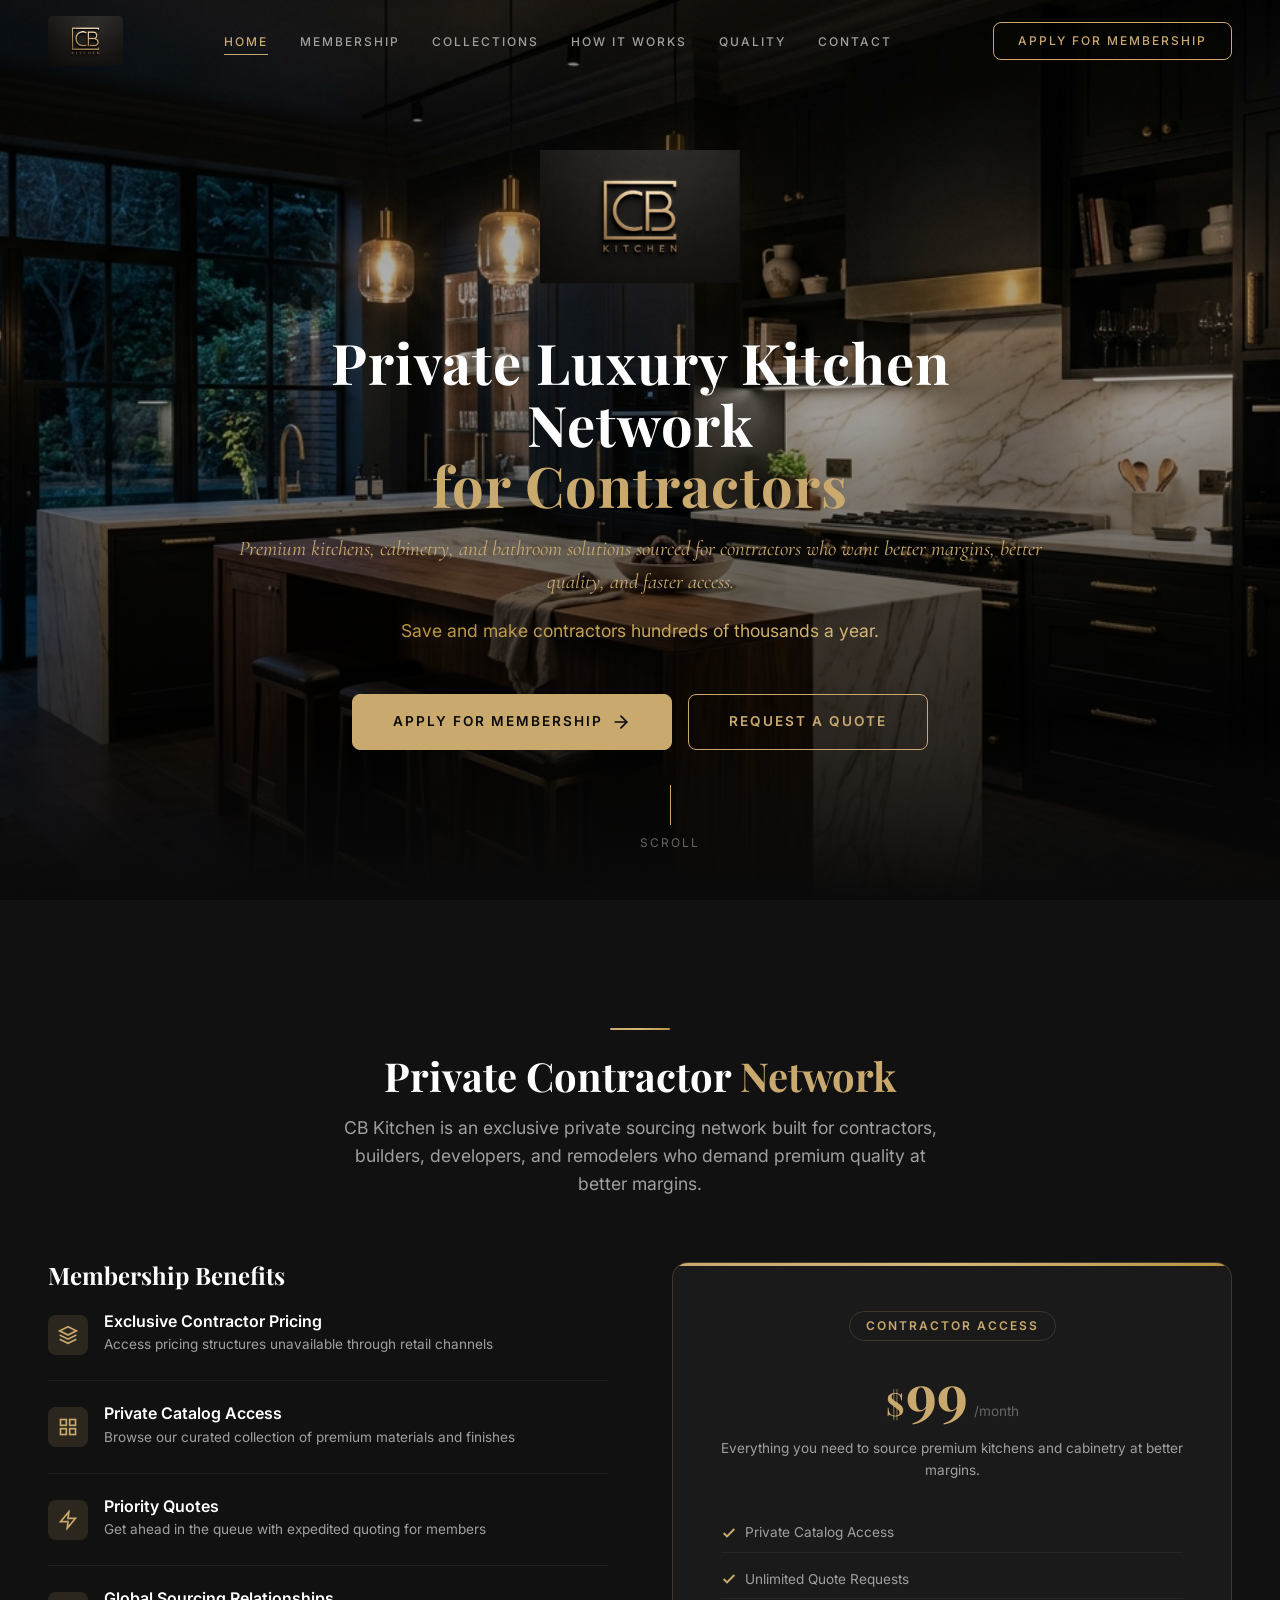
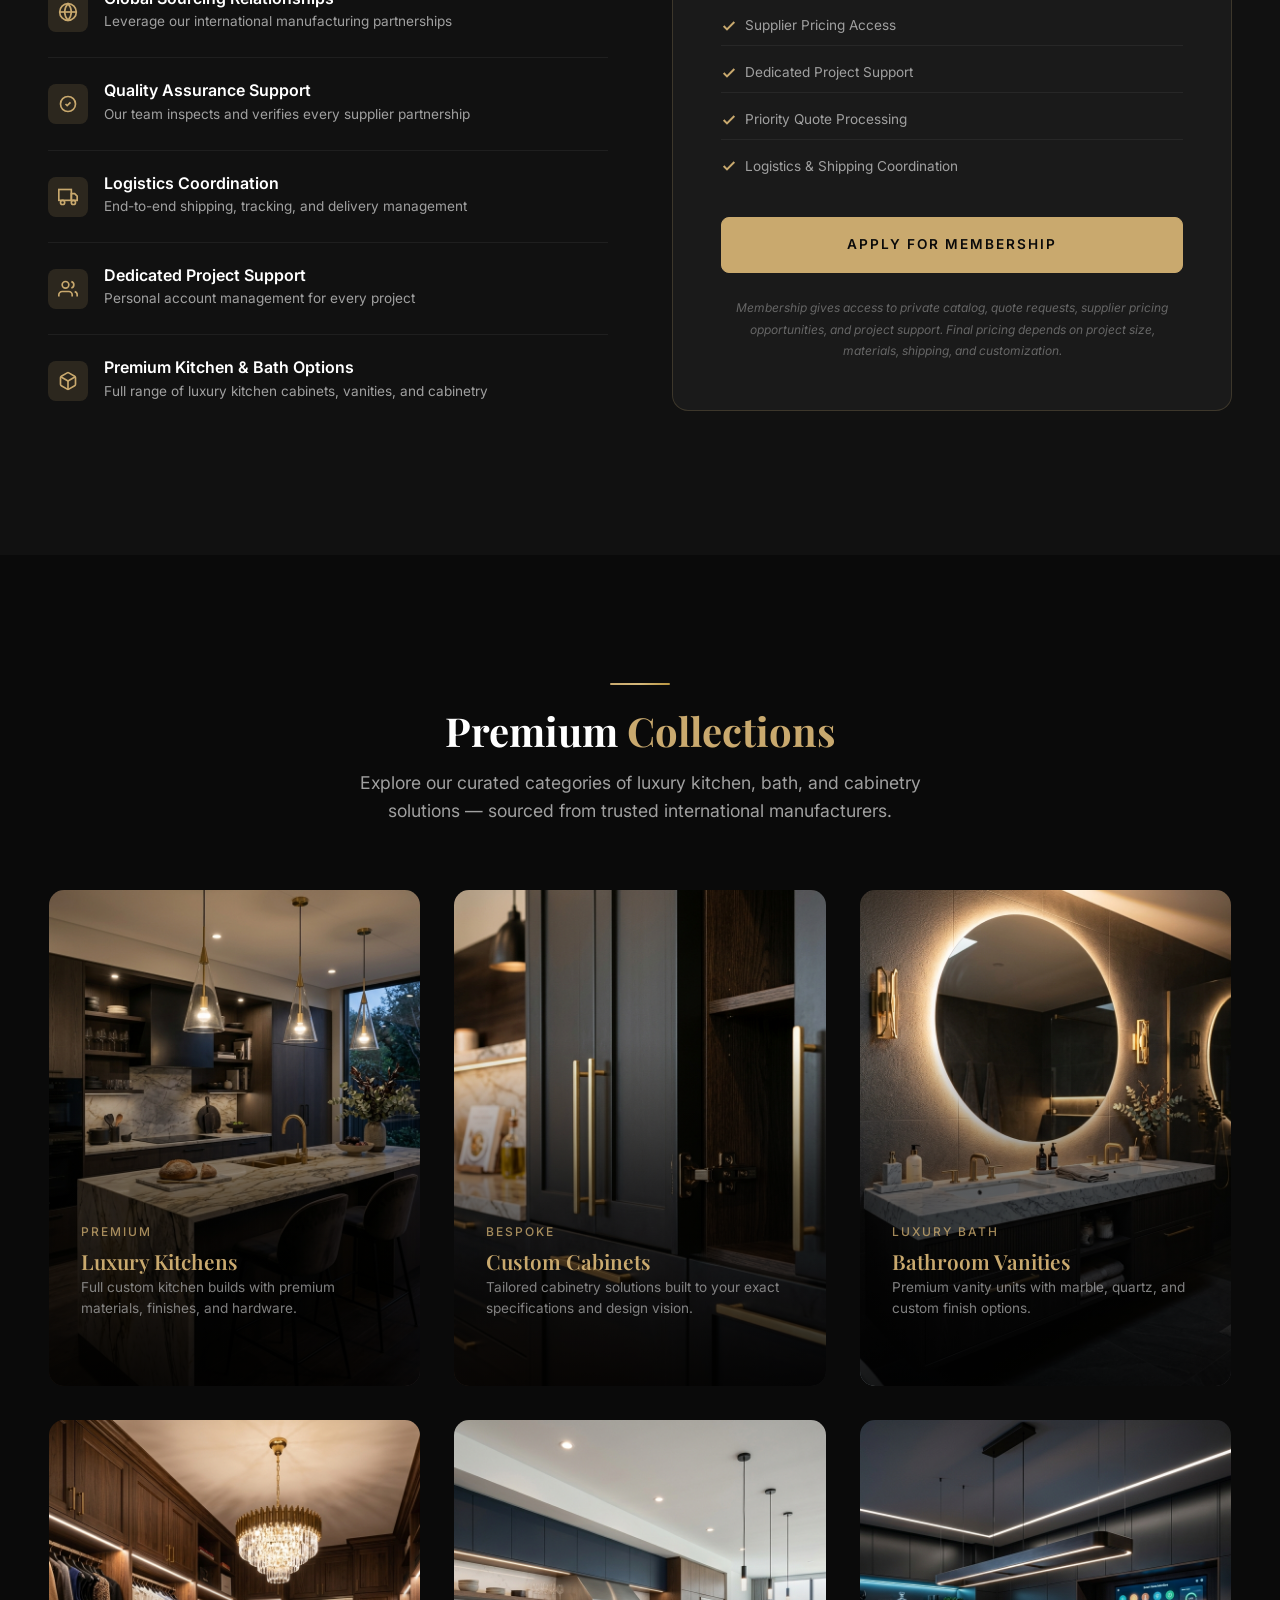
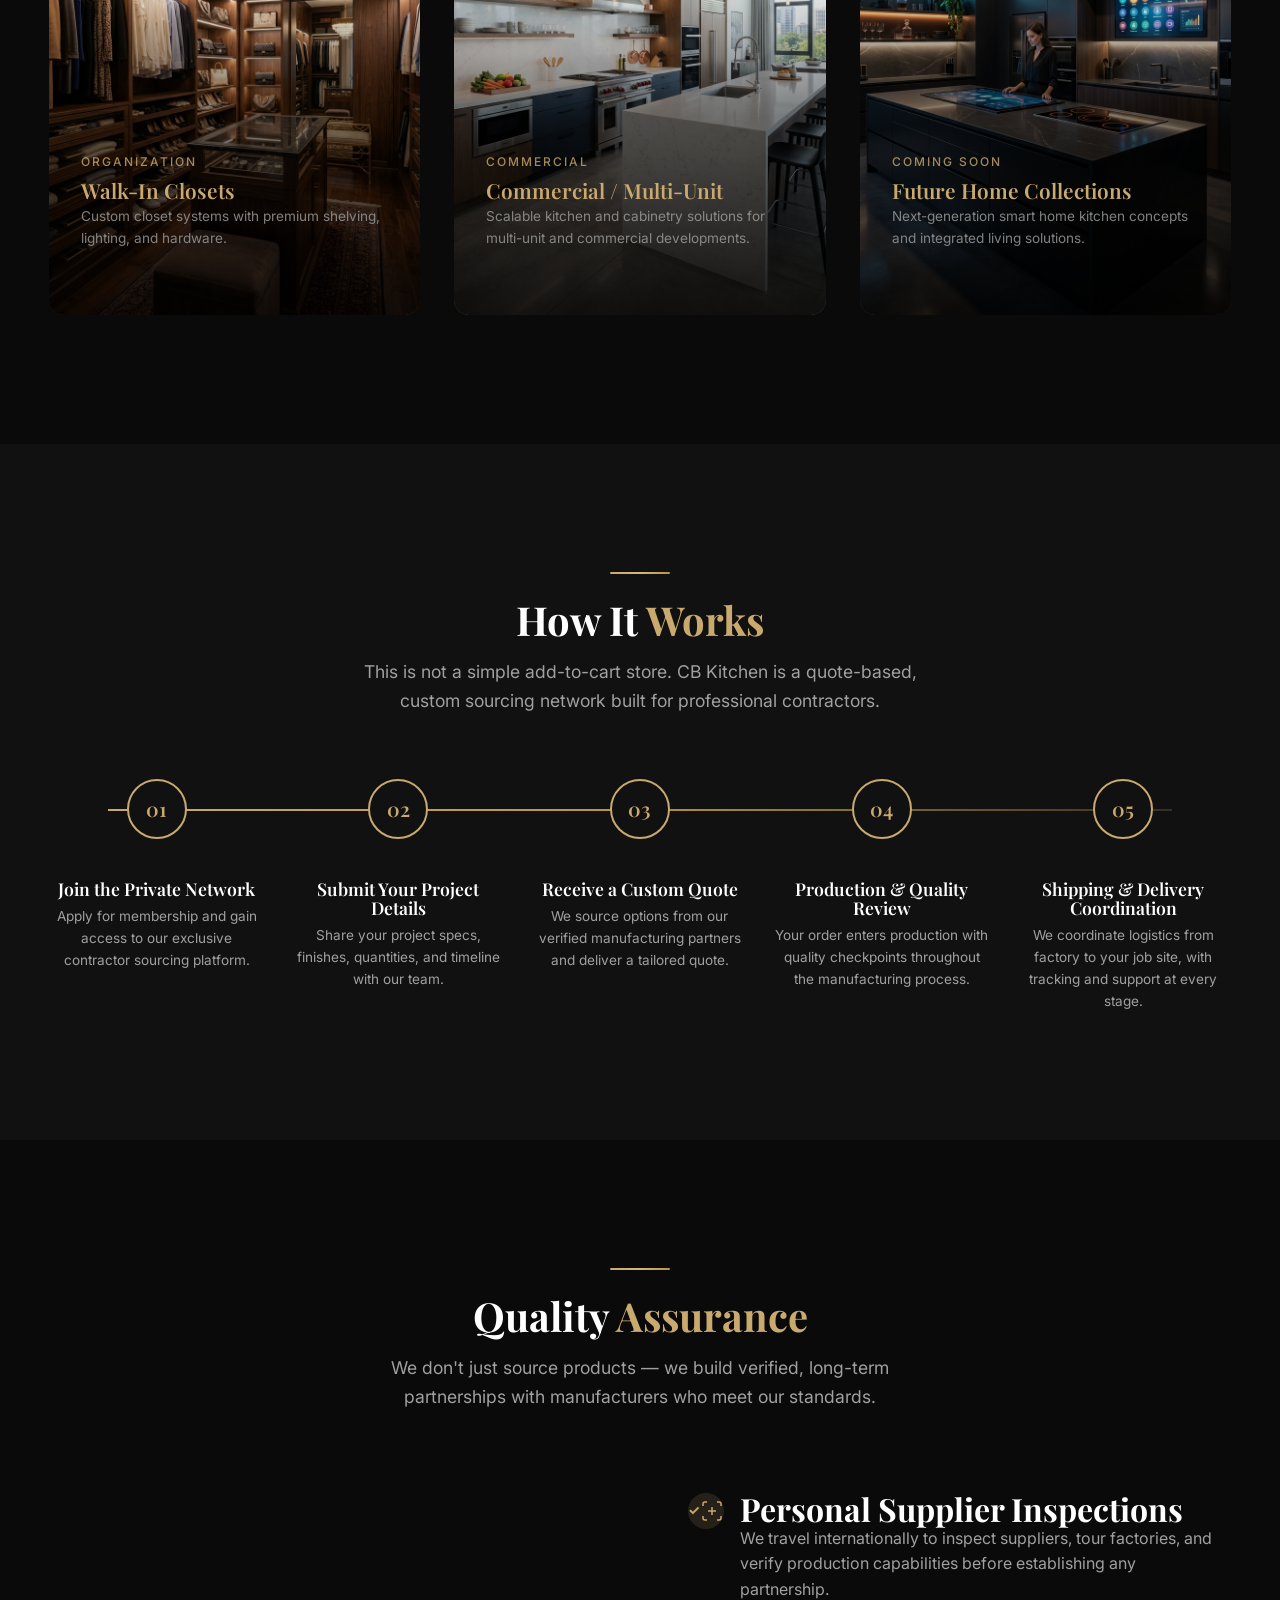
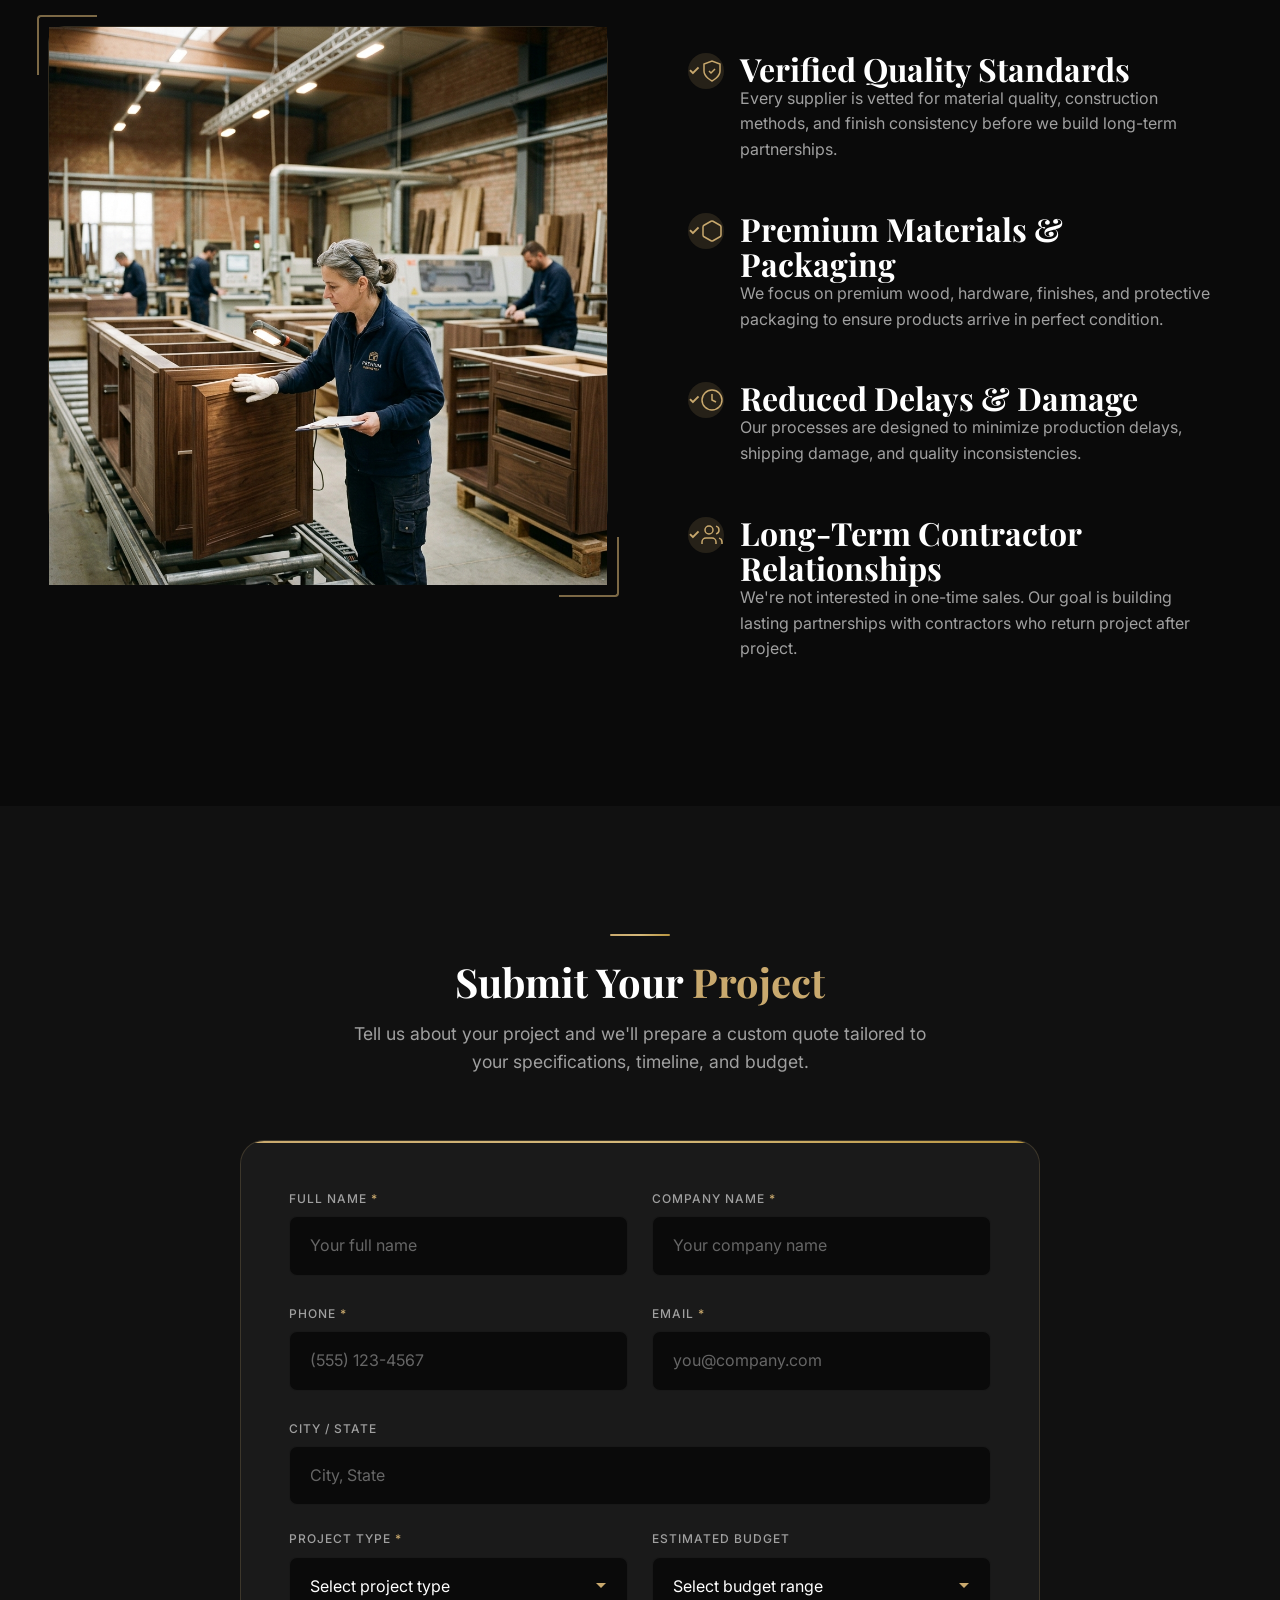
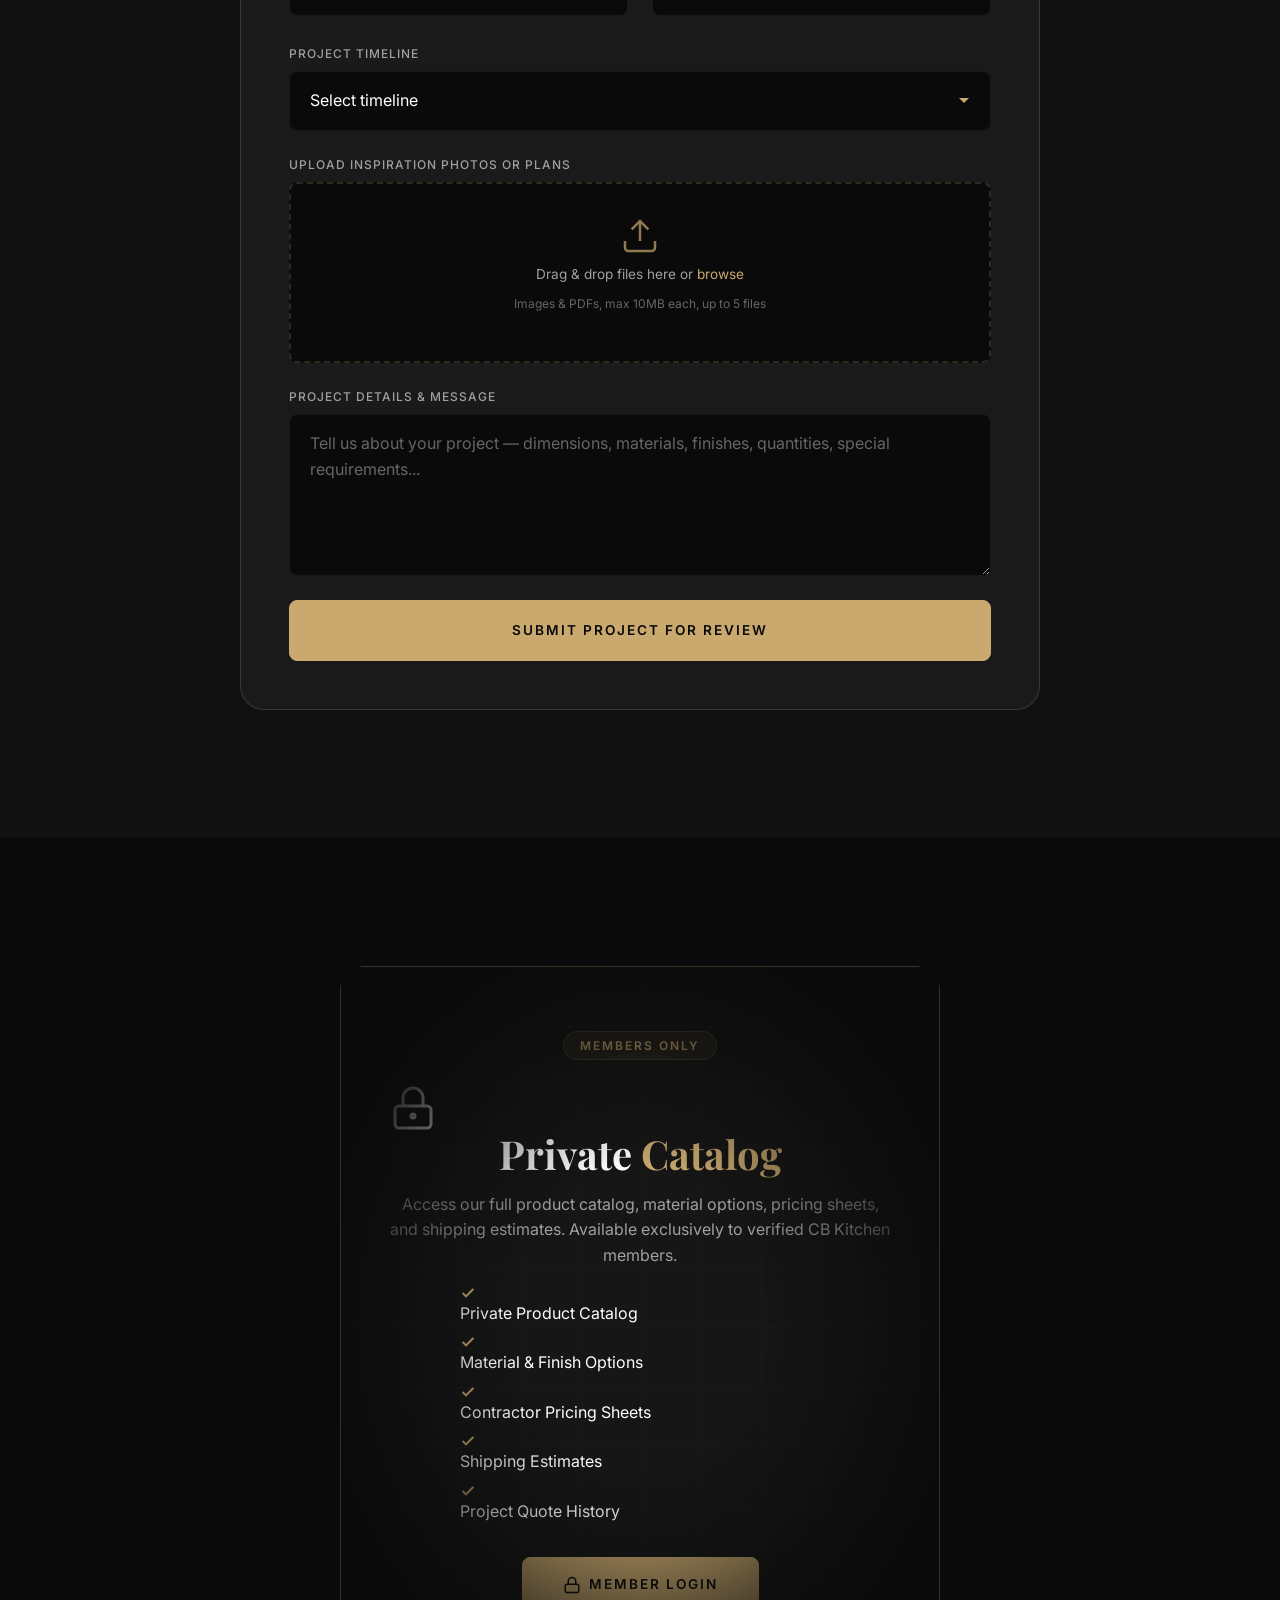
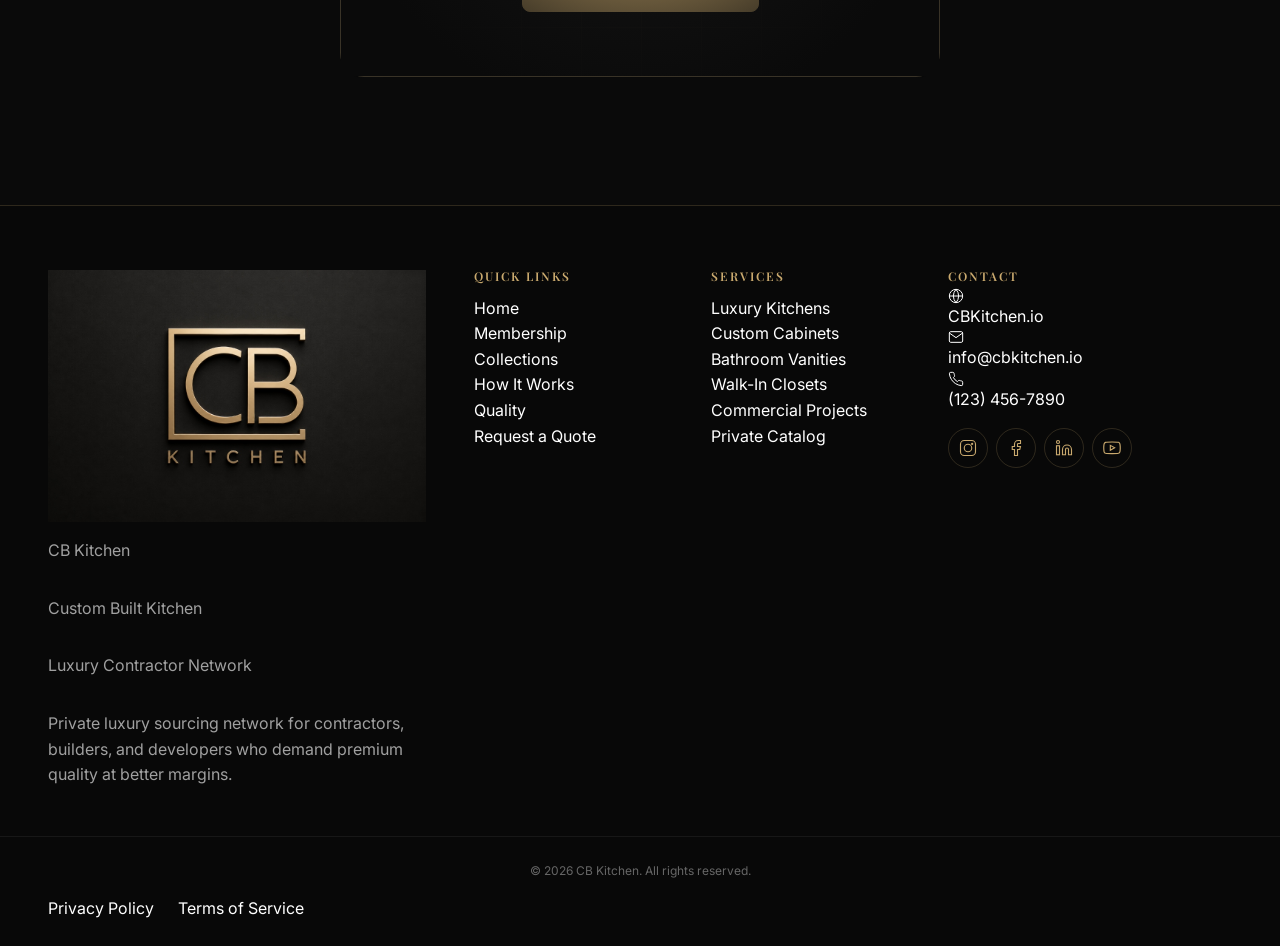
==== index.html @ b21363d9 "Add files via upload" ====
<!DOCTYPE html>
<html lang="en">
<head>
    <meta charset="UTF-8">
    <meta name="viewport" content="width=device-width, initial-scale=1.0">
    <meta name="description" content="CB Kitchen — Private luxury kitchen sourcing network for contractors, builders, and developers. Access premium cabinets, custom-built kitchens, bathroom vanities, and cabinetry at exclusive contractor pricing.">
    <meta name="keywords" content="luxury kitchen cabinets, contractor pricing, custom cabinets, bathroom vanities, kitchen sourcing, contractor network, premium cabinetry, CB Kitchen">
    <meta name="author" content="CB Kitchen">
    <meta name="robots" content="index, follow">

    <!-- Open Graph -->
    <meta property="og:title" content="CB Kitchen — Private Luxury Kitchen Network for Contractors">
    <meta property="og:description" content="Premium kitchens, cabinetry, and bathroom solutions sourced for contractors who want better margins, better quality, and faster access.">
    <meta property="og:type" content="website">
    <meta property="og:url" content="https://cbkitchen.io">
    <meta property="og:image" content="assets/images/hero-kitchen.png">

    <!-- Twitter Card -->
    <meta name="twitter:card" content="summary_large_image">
    <meta name="twitter:title" content="CB Kitchen — Private Luxury Kitchen Network for Contractors">
    <meta name="twitter:description" content="Premium kitchens, cabinetry, and bathroom solutions sourced for contractors who want better margins, better quality, and faster access.">

    <title>CB Kitchen — Private Luxury Kitchen Network for Contractors</title>

    <!-- Favicon placeholder -->
    <link rel="icon" type="image/x-icon" href="assets/images/logo.jpg">

    <!-- Stylesheets -->
    <link rel="stylesheet" href="css/index.css">

    <!-- Preconnect for performance -->
    <link rel="preconnect" href="https://fonts.googleapis.com">
    <link rel="preconnect" href="https://fonts.gstatic.com" crossorigin>
</head>
<body class="loading">

    <!-- ═══════════════════════════════════════════════════════════ -->
    <!-- HEADER / NAVIGATION                                        -->
    <!-- ═══════════════════════════════════════════════════════════ -->
    <header class="header" id="header">
        <div class="header__container container">
            <!-- Logo -->
            <a href="#" class="header__logo" aria-label="CB Kitchen Home">
                <img src="assets/images/logo.jpg" alt="CB Kitchen Logo" class="header__logo-img">
            </a>

            <!-- Desktop Navigation -->
            <nav class="header__nav" id="main-nav" aria-label="Main Navigation">
                <ul class="header__nav-list">
                    <li><a href="#hero" class="header__nav-link active">Home</a></li>
                    <li><a href="#membership" class="header__nav-link">Membership</a></li>
                    <li><a href="#collections" class="header__nav-link">Collections</a></li>
                    <li><a href="#how-it-works" class="header__nav-link">How It Works</a></li>
                    <li><a href="#quality" class="header__nav-link">Quality</a></li>
                    <li><a href="#quote" class="header__nav-link">Contact</a></li>
                </ul>
            </nav>

            <!-- CTA Button -->
            <a href="#membership" class="header__cta btn-outline" id="header-cta">Apply for Membership</a>

            <!-- Hamburger Menu -->
            <button class="hamburger" id="hamburger" aria-label="Toggle navigation menu" aria-expanded="false">
                <span class="hamburger__line"></span>
                <span class="hamburger__line"></span>
                <span class="hamburger__line"></span>
            </button>
        </div>

        <!-- Mobile Navigation Overlay -->
        <div class="mobile-nav" id="mobile-nav" aria-hidden="true">
            <nav class="mobile-nav__inner" aria-label="Mobile Navigation">
                <ul class="mobile-nav__list">
                    <li><a href="#hero" class="mobile-nav__link">Home</a></li>
                    <li><a href="#membership" class="mobile-nav__link">Membership</a></li>
                    <li><a href="#collections" class="mobile-nav__link">Collections</a></li>
                    <li><a href="#how-it-works" class="mobile-nav__link">How It Works</a></li>
                    <li><a href="#quality" class="mobile-nav__link">Quality</a></li>
                    <li><a href="#quote" class="mobile-nav__link">Contact</a></li>
                </ul>
                <a href="#membership" class="mobile-nav__cta btn-primary">Apply for Membership</a>
            </nav>
        </div>
    </header>


    <!-- ═══════════════════════════════════════════════════════════ -->
    <!-- HERO SECTION                                                -->
    <!-- ═══════════════════════════════════════════════════════════ -->
    <section class="hero" id="hero">
        <div class="hero__bg">
            <img src="assets/images/hero-kitchen.png" alt="Luxury modern kitchen interior" class="hero__bg-img lazy">
            <div class="hero__overlay"></div>
        </div>

        <div class="hero__content container">
            <img src="assets/images/logo.jpg" alt="CB Kitchen" class="hero__logo reveal" data-delay="0">

            <h1 class="hero__title reveal" data-delay="100">
                Private Luxury Kitchen Network<br>
                <span class="text-gold">for Contractors</span>
            </h1>

            <p class="hero__tagline reveal" data-delay="200">
                Premium kitchens, cabinetry, and bathroom solutions sourced for contractors who want better margins, better quality, and faster access.
            </p>

            <p class="hero__slogan reveal" data-delay="300">
                <span class="shimmer-text">Save and make contractors hundreds of thousands a year.</span>
            </p>

            <div class="hero__buttons reveal" data-delay="400">
                <a href="#membership" class="btn-primary" id="hero-apply-btn">
                    <span>Apply for Membership</span>
                    <svg width="20" height="20" viewBox="0 0 24 24" fill="none" stroke="currentColor" stroke-width="2" stroke-linecap="round" stroke-linejoin="round"><path d="M5 12h14"/><path d="m12 5 7 7-7 7"/></svg>
                </a>
                <a href="#quote" class="btn-secondary" id="hero-quote-btn">
                    <span>Request a Quote</span>
                </a>
            </div>
        </div>

        <!-- Scroll Indicator -->
        <div class="hero__scroll-indicator" aria-hidden="true">
            <div class="hero__scroll-line"></div>
            <span class="hero__scroll-text">Scroll</span>
        </div>
    </section>


    <!-- ═══════════════════════════════════════════════════════════ -->
    <!-- MEMBERSHIP SECTION                                          -->
    <!-- ═══════════════════════════════════════════════════════════ -->
    <section class="membership section-padding" id="membership">
        <div class="container">
            <!-- Section Header -->
            <div class="section-header reveal">
                <div class="section-header__accent"></div>
                <h2 class="section-header__title">Private Contractor <span class="text-gold">Network</span></h2>
                <p class="section-header__subtitle">CB Kitchen is an exclusive private sourcing network built for contractors, builders, developers, and remodelers who demand premium quality at better margins.</p>
            </div>

            <div class="membership__grid">
                <!-- Benefits List -->
                <div class="membership__benefits reveal" data-delay="100">
                    <h3 class="membership__benefits-title">Membership Benefits</h3>
                    <ul class="membership__benefits-list">
                        <li class="membership__benefit">
                            <div class="membership__benefit-icon">
                                <svg width="24" height="24" viewBox="0 0 24 24" fill="none" stroke="currentColor" stroke-width="2"><path d="M12 2L2 7l10 5 10-5-10-5z"/><path d="M2 17l10 5 10-5"/><path d="M2 12l10 5 10-5"/></svg>
                            </div>
                            <div>
                                <h4>Exclusive Contractor Pricing</h4>
                                <p>Access pricing structures unavailable through retail channels</p>
                            </div>
                        </li>
                        <li class="membership__benefit">
                            <div class="membership__benefit-icon">
                                <svg width="24" height="24" viewBox="0 0 24 24" fill="none" stroke="currentColor" stroke-width="2"><rect x="3" y="3" width="7" height="7"/><rect x="14" y="3" width="7" height="7"/><rect x="14" y="14" width="7" height="7"/><rect x="3" y="14" width="7" height="7"/></svg>
                            </div>
                            <div>
                                <h4>Private Catalog Access</h4>
                                <p>Browse our curated collection of premium materials and finishes</p>
                            </div>
                        </li>
                        <li class="membership__benefit">
                            <div class="membership__benefit-icon">
                                <svg width="24" height="24" viewBox="0 0 24 24" fill="none" stroke="currentColor" stroke-width="2"><path d="M13 2L3 14h9l-1 8 10-12h-9l1-8z"/></svg>
                            </div>
                            <div>
                                <h4>Priority Quotes</h4>
                                <p>Get ahead in the queue with expedited quoting for members</p>
                            </div>
                        </li>
                        <li class="membership__benefit">
                            <div class="membership__benefit-icon">
                                <svg width="24" height="24" viewBox="0 0 24 24" fill="none" stroke="currentColor" stroke-width="2"><circle cx="12" cy="12" r="10"/><path d="M2 12h20"/><path d="M12 2a15.3 15.3 0 0 1 4 10 15.3 15.3 0 0 1-4 10 15.3 15.3 0 0 1-4-10 15.3 15.3 0 0 1 4-10z"/></svg>
                            </div>
                            <div>
                                <h4>Global Sourcing Relationships</h4>
                                <p>Leverage our international manufacturing partnerships</p>
                            </div>
                        </li>
                        <li class="membership__benefit">
                            <div class="membership__benefit-icon">
                                <svg width="24" height="24" viewBox="0 0 24 24" fill="none" stroke="currentColor" stroke-width="2"><path d="M9 12l2 2 4-4"/><path d="M21 12a9 9 0 1 1-18 0 9 9 0 0 1 18 0z"/></svg>
                            </div>
                            <div>
                                <h4>Quality Assurance Support</h4>
                                <p>Our team inspects and verifies every supplier partnership</p>
                            </div>
                        </li>
                        <li class="membership__benefit">
                            <div class="membership__benefit-icon">
                                <svg width="24" height="24" viewBox="0 0 24 24" fill="none" stroke="currentColor" stroke-width="2"><rect x="1" y="3" width="15" height="13"/><polygon points="16 8 20 8 23 11 23 16 16 16 16 8"/><circle cx="5.5" cy="18.5" r="2.5"/><circle cx="18.5" cy="18.5" r="2.5"/></svg>
                            </div>
                            <div>
                                <h4>Logistics Coordination</h4>
                                <p>End-to-end shipping, tracking, and delivery management</p>
                            </div>
                        </li>
                        <li class="membership__benefit">
                            <div class="membership__benefit-icon">
                                <svg width="24" height="24" viewBox="0 0 24 24" fill="none" stroke="currentColor" stroke-width="2"><path d="M17 21v-2a4 4 0 0 0-4-4H5a4 4 0 0 0-4 4v2"/><circle cx="9" cy="7" r="4"/><path d="M23 21v-2a4 4 0 0 0-3-3.87"/><path d="M16 3.13a4 4 0 0 1 0 7.75"/></svg>
                            </div>
                            <div>
                                <h4>Dedicated Project Support</h4>
                                <p>Personal account management for every project</p>
                            </div>
                        </li>
                        <li class="membership__benefit">
                            <div class="membership__benefit-icon">
                                <svg width="24" height="24" viewBox="0 0 24 24" fill="none" stroke="currentColor" stroke-width="2"><path d="M21 16V8a2 2 0 0 0-1-1.73l-7-4a2 2 0 0 0-2 0l-7 4A2 2 0 0 0 3 8v8a2 2 0 0 0 1 1.73l7 4a2 2 0 0 0 2 0l7-4A2 2 0 0 0 21 16z"/><polyline points="3.27 6.96 12 12.01 20.73 6.96"/><line x1="12" y1="22.08" x2="12" y2="12"/></svg>
                            </div>
                            <div>
                                <h4>Premium Kitchen & Bath Options</h4>
                                <p>Full range of luxury kitchen cabinets, vanities, and cabinetry</p>
                            </div>
                        </li>
                    </ul>
                </div>

                <!-- Pricing Card -->
                <div class="membership__pricing reveal" data-delay="200">
                    <div class="membership__pricing-card">
                        <div class="membership__pricing-badge">Contractor Access</div>
                        <div class="membership__pricing-amount">
                            <span class="membership__pricing-currency">$</span>
                            <span class="membership__pricing-number">99</span>
                            <span class="membership__pricing-period">/month</span>
                        </div>
                        <p class="membership__pricing-desc">Everything you need to source premium kitchens and cabinetry at better margins.</p>
                        <ul class="membership__pricing-features">
                            <li>
                                <svg width="16" height="16" viewBox="0 0 24 24" fill="none" stroke="var(--gold)" stroke-width="3"><polyline points="20 6 9 17 4 12"/></svg>
                                Private Catalog Access
                            </li>
                            <li>
                                <svg width="16" height="16" viewBox="0 0 24 24" fill="none" stroke="var(--gold)" stroke-width="3"><polyline points="20 6 9 17 4 12"/></svg>
                                Unlimited Quote Requests
                            </li>
                            <li>
                                <svg width="16" height="16" viewBox="0 0 24 24" fill="none" stroke="var(--gold)" stroke-width="3"><polyline points="20 6 9 17 4 12"/></svg>
                                Supplier Pricing Access
                            </li>
                            <li>
                                <svg width="16" height="16" viewBox="0 0 24 24" fill="none" stroke="var(--gold)" stroke-width="3"><polyline points="20 6 9 17 4 12"/></svg>
                                Dedicated Project Support
                            </li>
                            <li>
                                <svg width="16" height="16" viewBox="0 0 24 24" fill="none" stroke="var(--gold)" stroke-width="3"><polyline points="20 6 9 17 4 12"/></svg>
                                Priority Quote Processing
                            </li>
                            <li>
                                <svg width="16" height="16" viewBox="0 0 24 24" fill="none" stroke="var(--gold)" stroke-width="3"><polyline points="20 6 9 17 4 12"/></svg>
                                Logistics & Shipping Coordination
                            </li>
                        </ul>
                        <a href="#quote" class="btn-primary membership__pricing-btn" id="membership-apply-btn">Apply for Membership</a>
                        <p class="membership__pricing-note">Membership gives access to private catalog, quote requests, supplier pricing opportunities, and project support. Final pricing depends on project size, materials, shipping, and customization.</p>
                    </div>
                </div>
            </div>
        </div>
    </section>


    <!-- ═══════════════════════════════════════════════════════════ -->
    <!-- COLLECTIONS SECTION                                         -->
    <!-- ═══════════════════════════════════════════════════════════ -->
    <section class="collections section-padding" id="collections">
        <div class="container">
            <!-- Section Header -->
            <div class="section-header reveal">
                <div class="section-header__accent"></div>
                <h2 class="section-header__title">Premium <span class="text-gold">Collections</span></h2>
                <p class="section-header__subtitle">Explore our curated categories of luxury kitchen, bath, and cabinetry solutions — sourced from trusted international manufacturers.</p>
            </div>

            <div class="collections__grid">
                <!-- Luxury Kitchens -->
                <div class="collection-card reveal" data-delay="0">
                    <div class="collection-card__image">
                        <img src="assets/images/collection-luxury-kitchens.png" alt="Luxury Kitchens" class="lazy">
                    </div>
                    <div class="collection-card__overlay"></div>
                    <div class="collection-card__content">
                        <span class="collection-card__tag">Premium</span>
                        <h3 class="collection-card__title">Luxury Kitchens</h3>
                        <p class="collection-card__desc">Full custom kitchen builds with premium materials, finishes, and hardware.</p>
                        <span class="collection-card__link">
                            Explore Collection
                            <svg width="16" height="16" viewBox="0 0 24 24" fill="none" stroke="currentColor" stroke-width="2"><path d="M5 12h14"/><path d="m12 5 7 7-7 7"/></svg>
                        </span>
                    </div>
                </div>

                <!-- Custom Cabinets -->
                <div class="collection-card reveal" data-delay="100">
                    <div class="collection-card__image">
                        <img src="assets/images/collection-custom-cabinets.png" alt="Custom Cabinets" class="lazy">
                    </div>
                    <div class="collection-card__overlay"></div>
                    <div class="collection-card__content">
                        <span class="collection-card__tag">Bespoke</span>
                        <h3 class="collection-card__title">Custom Cabinets</h3>
                        <p class="collection-card__desc">Tailored cabinetry solutions built to your exact specifications and design vision.</p>
                        <span class="collection-card__link">
                            Explore Collection
                            <svg width="16" height="16" viewBox="0 0 24 24" fill="none" stroke="currentColor" stroke-width="2"><path d="M5 12h14"/><path d="m12 5 7 7-7 7"/></svg>
                        </span>
                    </div>
                </div>

                <!-- Bathroom Vanities -->
                <div class="collection-card reveal" data-delay="200">
                    <div class="collection-card__image">
                        <img src="assets/images/collection-bathroom-vanities.png" alt="Bathroom Vanities" class="lazy">
                    </div>
                    <div class="collection-card__overlay"></div>
                    <div class="collection-card__content">
                        <span class="collection-card__tag">Luxury Bath</span>
                        <h3 class="collection-card__title">Bathroom Vanities</h3>
                        <p class="collection-card__desc">Premium vanity units with marble, quartz, and custom finish options.</p>
                        <span class="collection-card__link">
                            Explore Collection
                            <svg width="16" height="16" viewBox="0 0 24 24" fill="none" stroke="currentColor" stroke-width="2"><path d="M5 12h14"/><path d="m12 5 7 7-7 7"/></svg>
                        </span>
                    </div>
                </div>

                <!-- Walk-In Closets -->
                <div class="collection-card reveal" data-delay="300">
                    <div class="collection-card__image">
                        <img src="assets/images/collection-walkin-closets.png" alt="Walk-In Closets" class="lazy">
                    </div>
                    <div class="collection-card__overlay"></div>
                    <div class="collection-card__content">
                        <span class="collection-card__tag">Organization</span>
                        <h3 class="collection-card__title">Walk-In Closets</h3>
                        <p class="collection-card__desc">Custom closet systems with premium shelving, lighting, and hardware.</p>
                        <span class="collection-card__link">
                            Explore Collection
                            <svg width="16" height="16" viewBox="0 0 24 24" fill="none" stroke="currentColor" stroke-width="2"><path d="M5 12h14"/><path d="m12 5 7 7-7 7"/></svg>
                        </span>
                    </div>
                </div>

                <!-- Commercial / Multi-Unit -->
                <div class="collection-card reveal" data-delay="400">
                    <div class="collection-card__image">
                        <img src="assets/images/collection-commercial.png" alt="Commercial and Multi-Unit Projects" class="lazy">
                    </div>
                    <div class="collection-card__overlay"></div>
                    <div class="collection-card__content">
                        <span class="collection-card__tag">Commercial</span>
                        <h3 class="collection-card__title">Commercial / Multi-Unit</h3>
                        <p class="collection-card__desc">Scalable kitchen and cabinetry solutions for multi-unit and commercial developments.</p>
                        <span class="collection-card__link">
                            Explore Collection
                            <svg width="16" height="16" viewBox="0 0 24 24" fill="none" stroke="currentColor" stroke-width="2"><path d="M5 12h14"/><path d="m12 5 7 7-7 7"/></svg>
                        </span>
                    </div>
                </div>

                <!-- Future Home Collections -->
                <div class="collection-card reveal" data-delay="500">
                    <div class="collection-card__image">
                        <img src="assets/images/collection-future-home.png" alt="Future Home Collections" class="lazy">
                    </div>
                    <div class="collection-card__overlay"></div>
                    <div class="collection-card__content">
                        <span class="collection-card__tag">Coming Soon</span>
                        <h3 class="collection-card__title">Future Home Collections</h3>
                        <p class="collection-card__desc">Next-generation smart home kitchen concepts and integrated living solutions.</p>
                        <span class="collection-card__link">
                            Coming Soon
                            <svg width="16" height="16" viewBox="0 0 24 24" fill="none" stroke="currentColor" stroke-width="2"><path d="M5 12h14"/><path d="m12 5 7 7-7 7"/></svg>
                        </span>
                    </div>
                </div>
            </div>
        </div>
    </section>


    <!-- ═══════════════════════════════════════════════════════════ -->
    <!-- HOW IT WORKS SECTION                                        -->
    <!-- ═══════════════════════════════════════════════════════════ -->
    <section class="how-it-works section-padding" id="how-it-works">
        <div class="container">
            <!-- Section Header -->
            <div class="section-header reveal">
                <div class="section-header__accent"></div>
                <h2 class="section-header__title">How It <span class="text-gold">Works</span></h2>
                <p class="section-header__subtitle">This is not a simple add-to-cart store. CB Kitchen is a quote-based, custom sourcing network built for professional contractors.</p>
            </div>

            <div class="steps">
                <div class="steps__line" aria-hidden="true"></div>

                <div class="step reveal" data-delay="0">
                    <div class="step__number">01</div>
                    <div class="step__content">
                        <h3 class="step__title">Join the Private Network</h3>
                        <p class="step__desc">Apply for membership and gain access to our exclusive contractor sourcing platform.</p>
                    </div>
                </div>

                <div class="step reveal" data-delay="150">
                    <div class="step__number">02</div>
                    <div class="step__content">
                        <h3 class="step__title">Submit Your Project Details</h3>
                        <p class="step__desc">Share your project specs, finishes, quantities, and timeline with our team.</p>
                    </div>
                </div>

                <div class="step reveal" data-delay="300">
                    <div class="step__number">03</div>
                    <div class="step__content">
                        <h3 class="step__title">Receive a Custom Quote</h3>
                        <p class="step__desc">We source options from our verified manufacturing partners and deliver a tailored quote.</p>
                    </div>
                </div>

                <div class="step reveal" data-delay="450">
                    <div class="step__number">04</div>
                    <div class="step__content">
                        <h3 class="step__title">Production & Quality Review</h3>
                        <p class="step__desc">Your order enters production with quality checkpoints throughout the manufacturing process.</p>
                    </div>
                </div>

                <div class="step reveal" data-delay="600">
                    <div class="step__number">05</div>
                    <div class="step__content">
                        <h3 class="step__title">Shipping & Delivery Coordination</h3>
                        <p class="step__desc">We coordinate logistics from factory to your job site, with tracking and support at every stage.</p>
                    </div>
                </div>
            </div>
        </div>
    </section>


    <!-- ═══════════════════════════════════════════════════════════ -->
    <!-- QUALITY ASSURANCE SECTION                                   -->
    <!-- ═══════════════════════════════════════════════════════════ -->
    <section class="quality section-padding" id="quality">
        <div class="container">
            <!-- Section Header -->
            <div class="section-header reveal">
                <div class="section-header__accent"></div>
                <h2 class="section-header__title">Quality <span class="text-gold">Assurance</span></h2>
                <p class="section-header__subtitle">We don't just source products — we build verified, long-term partnerships with manufacturers who meet our standards.</p>
            </div>

            <div class="quality__grid">
                <!-- Image Side -->
                <div class="quality__image reveal" data-delay="100">
                    <div class="quality__image-wrapper">
                        <img src="assets/images/quality-inspection.png" alt="Quality inspection of premium kitchen cabinets" class="lazy">
                        <div class="quality__image-accent"></div>
                    </div>
                </div>

                <!-- Content Side -->
                <div class="quality__content reveal" data-delay="200">
                    <div class="quality__point">
                        <div class="quality__point-icon">
                            <svg width="28" height="28" viewBox="0 0 24 24" fill="none" stroke="currentColor" stroke-width="1.5"><path d="M3 7V5a2 2 0 0 1 2-2h2"/><path d="M17 3h2a2 2 0 0 1 2 2v2"/><path d="M21 17v2a2 2 0 0 1-2 2h-2"/><path d="M7 21H5a2 2 0 0 1-2-2v-2"/><path d="M8 12h8"/><path d="M12 8v8"/></svg>
                        </div>
                        <div>
                            <h3>Personal Supplier Inspections</h3>
                            <p>We travel internationally to inspect suppliers, tour factories, and verify production capabilities before establishing any partnership.</p>
                        </div>
                    </div>

                    <div class="quality__point">
                        <div class="quality__point-icon">
                            <svg width="28" height="28" viewBox="0 0 24 24" fill="none" stroke="currentColor" stroke-width="1.5"><path d="M12 22s8-4 8-10V5l-8-3-8 3v7c0 6 8 10 8 10z"/><path d="m9 12 2 2 4-4"/></svg>
                        </div>
                        <div>
                            <h3>Verified Quality Standards</h3>
                            <p>Every supplier is vetted for material quality, construction methods, and finish consistency before we build long-term partnerships.</p>
                        </div>
                    </div>

                    <div class="quality__point">
                        <div class="quality__point-icon">
                            <svg width="28" height="28" viewBox="0 0 24 24" fill="none" stroke="currentColor" stroke-width="1.5"><path d="M21 16V8a2 2 0 0 0-1-1.73l-7-4a2 2 0 0 0-2 0l-7 4A2 2 0 0 0 3 8v8a2 2 0 0 0 1 1.73l7 4a2 2 0 0 0 2 0l7-4A2 2 0 0 0 21 16z"/></svg>
                        </div>
                        <div>
                            <h3>Premium Materials & Packaging</h3>
                            <p>We focus on premium wood, hardware, finishes, and protective packaging to ensure products arrive in perfect condition.</p>
                        </div>
                    </div>

                    <div class="quality__point">
                        <div class="quality__point-icon">
                            <svg width="28" height="28" viewBox="0 0 24 24" fill="none" stroke="currentColor" stroke-width="1.5"><circle cx="12" cy="12" r="10"/><polyline points="12 6 12 12 16 14"/></svg>
                        </div>
                        <div>
                            <h3>Reduced Delays & Damage</h3>
                            <p>Our processes are designed to minimize production delays, shipping damage, and quality inconsistencies.</p>
                        </div>
                    </div>

                    <div class="quality__point">
                        <div class="quality__point-icon">
                            <svg width="28" height="28" viewBox="0 0 24 24" fill="none" stroke="currentColor" stroke-width="1.5"><path d="M16 21v-2a4 4 0 0 0-4-4H6a4 4 0 0 0-4 4v2"/><circle cx="9" cy="7" r="4"/><path d="M22 21v-2a4 4 0 0 0-3-3.87"/><path d="M16 3.13a4 4 0 0 1 0 7.75"/></svg>
                        </div>
                        <div>
                            <h3>Long-Term Contractor Relationships</h3>
                            <p>We're not interested in one-time sales. Our goal is building lasting partnerships with contractors who return project after project.</p>
                        </div>
                    </div>
                </div>
            </div>
        </div>
    </section>


    <!-- ═══════════════════════════════════════════════════════════ -->
    <!-- CONTRACTOR QUOTE FORM SECTION                               -->
    <!-- ═══════════════════════════════════════════════════════════ -->
    <section class="quote-section section-padding" id="quote">
        <div class="container">
            <!-- Section Header -->
            <div class="section-header reveal">
                <div class="section-header__accent"></div>
                <h2 class="section-header__title">Submit Your <span class="text-gold">Project</span></h2>
                <p class="section-header__subtitle">Tell us about your project and we'll prepare a custom quote tailored to your specifications, timeline, and budget.</p>
            </div>

            <div class="quote-form__wrapper reveal" data-delay="100">
                <form class="quote-form" id="quote-form" novalidate>
                    <div class="quote-form__grid">
                        <!-- Name -->
                        <div class="form-group" id="form-group-name">
                            <label for="quote-name" class="form-label">Full Name <span class="required">*</span></label>
                            <input type="text" id="quote-name" name="name" class="form-input" placeholder="Your full name" required>
                            <span class="form-error" id="error-name"></span>
                        </div>

                        <!-- Company -->
                        <div class="form-group" id="form-group-company">
                            <label for="quote-company" class="form-label">Company Name <span class="required">*</span></label>
                            <input type="text" id="quote-company" name="company" class="form-input" placeholder="Your company name" required>
                            <span class="form-error" id="error-company"></span>
                        </div>

                        <!-- Phone -->
                        <div class="form-group" id="form-group-phone">
                            <label for="quote-phone" class="form-label">Phone <span class="required">*</span></label>
                            <input type="tel" id="quote-phone" name="phone" class="form-input" placeholder="(555) 123-4567" required>
                            <span class="form-error" id="error-phone"></span>
                        </div>

                        <!-- Email -->
                        <div class="form-group" id="form-group-email">
                            <label for="quote-email" class="form-label">Email <span class="required">*</span></label>
                            <input type="email" id="quote-email" name="email" class="form-input" placeholder="you@company.com" required>
                            <span class="form-error" id="error-email"></span>
                        </div>

                        <!-- City / State -->
                        <div class="form-group form-group--full" id="form-group-location">
                            <label for="quote-location" class="form-label">City / State</label>
                            <input type="text" id="quote-location" name="location" class="form-input" placeholder="City, State">
                        </div>

                        <!-- Project Type -->
                        <div class="form-group" id="form-group-project-type">
                            <label for="quote-project-type" class="form-label">Project Type <span class="required">*</span></label>
                            <select id="quote-project-type" name="projectType" class="form-input form-select" required>
                                <option value="" disabled selected>Select project type</option>
                                <option value="kitchen">Kitchen</option>
                                <option value="bathroom">Bathroom</option>
                                <option value="cabinets">Cabinets</option>
                                <option value="multi-unit">Multi-Unit</option>
                                <option value="commercial">Commercial</option>
                                <option value="closets">Walk-In Closets</option>
                                <option value="other">Other</option>
                            </select>
                            <span class="form-error" id="error-project-type"></span>
                        </div>

                        <!-- Estimated Budget -->
                        <div class="form-group" id="form-group-budget">
                            <label for="quote-budget" class="form-label">Estimated Budget</label>
                            <select id="quote-budget" name="budget" class="form-input form-select">
                                <option value="" disabled selected>Select budget range</option>
                                <option value="under-25k">Under $25,000</option>
                                <option value="25k-50k">$25,000 – $50,000</option>
                                <option value="50k-100k">$50,000 – $100,000</option>
                                <option value="100k-250k">$100,000 – $250,000</option>
                                <option value="250k-500k">$250,000 – $500,000</option>
                                <option value="500k-plus">$500,000+</option>
                            </select>
                        </div>

                        <!-- Timeline -->
                        <div class="form-group form-group--full" id="form-group-timeline">
                            <label for="quote-timeline" class="form-label">Project Timeline</label>
                            <select id="quote-timeline" name="timeline" class="form-input form-select">
                                <option value="" disabled selected>Select timeline</option>
                                <option value="asap">ASAP</option>
                                <option value="1-3-months">1 – 3 Months</option>
                                <option value="3-6-months">3 – 6 Months</option>
                                <option value="6-12-months">6 – 12 Months</option>
                                <option value="planning">Still in Planning</option>
                            </select>
                        </div>

                        <!-- File Upload -->
                        <div class="form-group form-group--full" id="form-group-files">
                            <label class="form-label">Upload Inspiration Photos or Plans</label>
                            <div class="file-upload" id="file-upload-area">
                                <input type="file" id="quote-files" name="files" class="file-upload__input" multiple accept="image/*,.pdf">
                                <div class="file-upload__content">
                                    <svg width="40" height="40" viewBox="0 0 24 24" fill="none" stroke="currentColor" stroke-width="1.5" class="file-upload__icon">
                                        <path d="M21 15v4a2 2 0 0 1-2 2H5a2 2 0 0 1-2-2v-4"/>
                                        <polyline points="17 8 12 3 7 8"/>
                                        <line x1="12" y1="3" x2="12" y2="15"/>
                                    </svg>
                                    <p class="file-upload__text">Drag & drop files here or <span class="text-gold">browse</span></p>
                                    <p class="file-upload__hint">Images & PDFs, max 10MB each, up to 5 files</p>
                                </div>
                                <div class="file-upload__list" id="file-list"></div>
                            </div>
                        </div>

                        <!-- Message -->
                        <div class="form-group form-group--full" id="form-group-message">
                            <label for="quote-message" class="form-label">Project Details & Message</label>
                            <textarea id="quote-message" name="message" class="form-input form-textarea" rows="5" placeholder="Tell us about your project — dimensions, materials, finishes, quantities, special requirements..."></textarea>
                        </div>
                    </div>

                    <!-- Submit -->
                    <button type="submit" class="btn-primary quote-form__submit" id="quote-submit-btn">
                        <span class="btn-text">Submit Project for Review</span>
                        <span class="btn-loading" aria-hidden="true">
                            <svg width="20" height="20" viewBox="0 0 24 24" class="spinner"><circle cx="12" cy="12" r="10" fill="none" stroke="currentColor" stroke-width="3" stroke-dasharray="31.4" stroke-linecap="round"/></svg>
                            Processing...
                        </span>
                    </button>
                </form>

                <!-- Success Message (hidden by default) -->
                <div class="quote-form__success" id="form-success" hidden>
                    <div class="quote-form__success-icon">
                        <svg width="60" height="60" viewBox="0 0 24 24" fill="none" stroke="currentColor" stroke-width="1.5"><circle cx="12" cy="12" r="10"/><path d="m9 12 2 2 4-4"/></svg>
                    </div>
                    <h3>Project Submitted Successfully</h3>
                    <p>Thank you for your submission. Our team will review your project details and respond with a custom quote within 24–48 business hours.</p>
                    <a href="#" class="btn-secondary" id="form-reset-btn">Submit Another Project</a>
                </div>
            </div>
        </div>
    </section>


    <!-- ═══════════════════════════════════════════════════════════ -->
    <!-- PRIVATE CATALOG / MEMBER LOGIN SECTION                      -->
    <!-- ═══════════════════════════════════════════════════════════ -->
    <section class="catalog section-padding" id="catalog">
        <div class="container">
            <div class="catalog__card reveal">
                <!-- Decorative Grid Background -->
                <div class="catalog__pattern" aria-hidden="true"></div>

                <div class="catalog__badge">Members Only</div>

                <div class="catalog__lock-icon" aria-hidden="true">
                    <svg width="48" height="48" viewBox="0 0 24 24" fill="none" stroke="currentColor" stroke-width="1.5">
                        <rect x="3" y="11" width="18" height="11" rx="2" ry="2"/>
                        <path d="M7 11V7a5 5 0 0 1 10 0v4"/>
                        <circle cx="12" cy="16" r="1"/>
                    </svg>
                </div>

                <h2 class="catalog__title">Private <span class="text-gold">Catalog</span></h2>
                <p class="catalog__desc">Access our full product catalog, material options, pricing sheets, and shipping estimates. Available exclusively to verified CB Kitchen members.</p>

                <ul class="catalog__features">
                    <li>
                        <svg width="16" height="16" viewBox="0 0 24 24" fill="none" stroke="var(--gold)" stroke-width="3"><polyline points="20 6 9 17 4 12"/></svg>
                        Private Product Catalog
                    </li>
                    <li>
                        <svg width="16" height="16" viewBox="0 0 24 24" fill="none" stroke="var(--gold)" stroke-width="3"><polyline points="20 6 9 17 4 12"/></svg>
                        Material & Finish Options
                    </li>
                    <li>
                        <svg width="16" height="16" viewBox="0 0 24 24" fill="none" stroke="var(--gold)" stroke-width="3"><polyline points="20 6 9 17 4 12"/></svg>
                        Contractor Pricing Sheets
                    </li>
                    <li>
                        <svg width="16" height="16" viewBox="0 0 24 24" fill="none" stroke="var(--gold)" stroke-width="3"><polyline points="20 6 9 17 4 12"/></svg>
                        Shipping Estimates
                    </li>
                    <li>
                        <svg width="16" height="16" viewBox="0 0 24 24" fill="none" stroke="var(--gold)" stroke-width="3"><polyline points="20 6 9 17 4 12"/></svg>
                        Project Quote History
                    </li>
                </ul>

                <a href="#membership" class="btn-primary catalog__btn" id="catalog-login-btn">
                    <svg width="18" height="18" viewBox="0 0 24 24" fill="none" stroke="currentColor" stroke-width="2"><rect x="3" y="11" width="18" height="11" rx="2"/><path d="M7 11V7a5 5 0 0 1 10 0v4"/></svg>
                    <span>Member Login</span>
                </a>
            </div>
        </div>
    </section>


    <!-- ═══════════════════════════════════════════════════════════ -->
    <!-- FOOTER                                                      -->
    <!-- ═══════════════════════════════════════════════════════════ -->
    <footer class="footer" id="footer">
        <div class="footer__top-line" aria-hidden="true"></div>

        <div class="container">
            <div class="footer__grid">
                <!-- Brand Column -->
                <div class="footer__brand">
                    <img src="assets/images/logo.jpg" alt="CB Kitchen" class="footer__logo">
                    <p class="footer__brand-name">CB Kitchen</p>
                    <p class="footer__brand-full">Custom Built Kitchen</p>
                    <p class="footer__brand-tagline">Luxury Contractor Network</p>
                    <p class="footer__brand-desc">Private luxury sourcing network for contractors, builders, and developers who demand premium quality at better margins.</p>
                </div>

                <!-- Quick Links -->
                <div class="footer__links">
                    <h4 class="footer__heading">Quick Links</h4>
                    <ul>
                        <li><a href="#hero">Home</a></li>
                        <li><a href="#membership">Membership</a></li>
                        <li><a href="#collections">Collections</a></li>
                        <li><a href="#how-it-works">How It Works</a></li>
                        <li><a href="#quality">Quality</a></li>
                        <li><a href="#quote">Request a Quote</a></li>
                    </ul>
                </div>

                <!-- Services -->
                <div class="footer__links">
                    <h4 class="footer__heading">Services</h4>
                    <ul>
                        <li><a href="#collections">Luxury Kitchens</a></li>
                        <li><a href="#collections">Custom Cabinets</a></li>
                        <li><a href="#collections">Bathroom Vanities</a></li>
                        <li><a href="#collections">Walk-In Closets</a></li>
                        <li><a href="#collections">Commercial Projects</a></li>
                        <li><a href="#catalog">Private Catalog</a></li>
                    </ul>
                </div>

                <!-- Contact -->
                <div class="footer__contact">
                    <h4 class="footer__heading">Contact</h4>
                    <ul>
                        <li>
                            <svg width="16" height="16" viewBox="0 0 24 24" fill="none" stroke="currentColor" stroke-width="1.5"><circle cx="12" cy="12" r="10"/><path d="M2 12h20"/><path d="M12 2a15.3 15.3 0 0 1 4 10 15.3 15.3 0 0 1-4 10 15.3 15.3 0 0 1-4-10 15.3 15.3 0 0 1 4-10z"/></svg>
                            <a href="https://cbkitchen.io" target="_blank">CBKitchen.io</a>
                        </li>
                        <li>
                            <svg width="16" height="16" viewBox="0 0 24 24" fill="none" stroke="currentColor" stroke-width="1.5"><path d="M4 4h16c1.1 0 2 .9 2 2v12c0 1.1-.9 2-2 2H4c-1.1 0-2-.9-2-2V6c0-1.1.9-2 2-2z"/><polyline points="22,6 12,13 2,6"/></svg>
                            <a href="mailto:info@cbkitchen.io">info@cbkitchen.io</a>
                        </li>
                        <li>
                            <svg width="16" height="16" viewBox="0 0 24 24" fill="none" stroke="currentColor" stroke-width="1.5"><path d="M22 16.92v3a2 2 0 0 1-2.18 2 19.79 19.79 0 0 1-8.63-3.07 19.5 19.5 0 0 1-6-6 19.79 19.79 0 0 1-3.07-8.67A2 2 0 0 1 4.11 2h3a2 2 0 0 1 2 1.72 12.84 12.84 0 0 0 .7 2.81 2 2 0 0 1-.45 2.11L8.09 9.91a16 16 0 0 0 6 6l1.27-1.27a2 2 0 0 1 2.11-.45 12.84 12.84 0 0 0 2.81.7A2 2 0 0 1 22 16.92z"/></svg>
                            <a href="tel:+1234567890">(123) 456-7890</a>
                        </li>
                    </ul>

                    <!-- Social Icons -->
                    <div class="footer__social">
                        <a href="#" class="footer__social-link" aria-label="Instagram">
                            <svg width="18" height="18" viewBox="0 0 24 24" fill="none" stroke="currentColor" stroke-width="1.5"><rect x="2" y="2" width="20" height="20" rx="5"/><circle cx="12" cy="12" r="5"/><circle cx="17.5" cy="6.5" r="1.5" fill="currentColor" stroke="none"/></svg>
                        </a>
                        <a href="#" class="footer__social-link" aria-label="Facebook">
                            <svg width="18" height="18" viewBox="0 0 24 24" fill="none" stroke="currentColor" stroke-width="1.5"><path d="M18 2h-3a5 5 0 0 0-5 5v3H7v4h3v8h4v-8h3l1-4h-4V7a1 1 0 0 1 1-1h3z"/></svg>
                        </a>
                        <a href="#" class="footer__social-link" aria-label="LinkedIn">
                            <svg width="18" height="18" viewBox="0 0 24 24" fill="none" stroke="currentColor" stroke-width="1.5"><path d="M16 8a6 6 0 0 1 6 6v7h-4v-7a2 2 0 0 0-2-2 2 2 0 0 0-2 2v7h-4v-7a6 6 0 0 1 6-6z"/><rect x="2" y="9" width="4" height="12"/><circle cx="4" cy="4" r="2"/></svg>
                        </a>
                        <a href="#" class="footer__social-link" aria-label="YouTube">
                            <svg width="18" height="18" viewBox="0 0 24 24" fill="none" stroke="currentColor" stroke-width="1.5"><path d="M22.54 6.42a2.78 2.78 0 0 0-1.94-2C18.88 4 12 4 12 4s-6.88 0-8.6.46a2.78 2.78 0 0 0-1.94 2A29 29 0 0 0 1 11.75a29 29 0 0 0 .46 5.33A2.78 2.78 0 0 0 3.4 19.1c1.72.46 8.6.46 8.6.46s6.88 0 8.6-.46a2.78 2.78 0 0 0 1.94-2 29 29 0 0 0 .46-5.25 29 29 0 0 0-.46-5.43z"/><polygon points="9.75 15.02 15.5 11.75 9.75 8.48 9.75 15.02"/></svg>
                        </a>
                    </div>
                </div>
            </div>
        </div>

        <!-- Bottom Bar -->
        <div class="footer__bottom">
            <div class="container">
                <div class="footer__bottom-inner">
                    <p class="footer__copyright">© <span id="footer-year">2026</span> CB Kitchen. All rights reserved.</p>
                    <div class="footer__bottom-links">
                        <a href="#">Privacy Policy</a>
                        <a href="#">Terms of Service</a>
                    </div>
                </div>
            </div>
        </div>
    </footer>


    <!-- Scripts -->
    <script src="js/animations.js"></script>
    <script src="js/navigation.js"></script>
    <script src="js/form.js"></script>
    <script src="js/main.js"></script>

</body>
</html>
---- css/index.css ----
/* ============================================================
   CB KITCHEN — Main Stylesheet Entry Point
   Luxury Contractor Website
   ============================================================ */

/* Google Fonts */
@import url('https://fonts.googleapis.com/css2?family=Playfair+Display:ital,wght@0,400;0,500;0,600;0,700;0,800;0,900;1,400;1,500;1,600;1,700&family=Inter:wght@300;400;500;600;700&family=Cormorant+Garamond:ital,wght@0,300;0,400;0,500;0,600;0,700;1,300;1,400;1,500;1,600;1,700&display=swap');

/* Foundation */
@import 'variables.css';
@import 'base.css';
@import 'animations.css';

/* Components */
@import 'header.css';
@import 'hero.css';
@import 'membership.css';
@import 'collections.css';
@import 'how-it-works.css';
@import 'quality.css';
@import 'quote-form.css';
@import 'catalog.css';
@import 'footer.css';
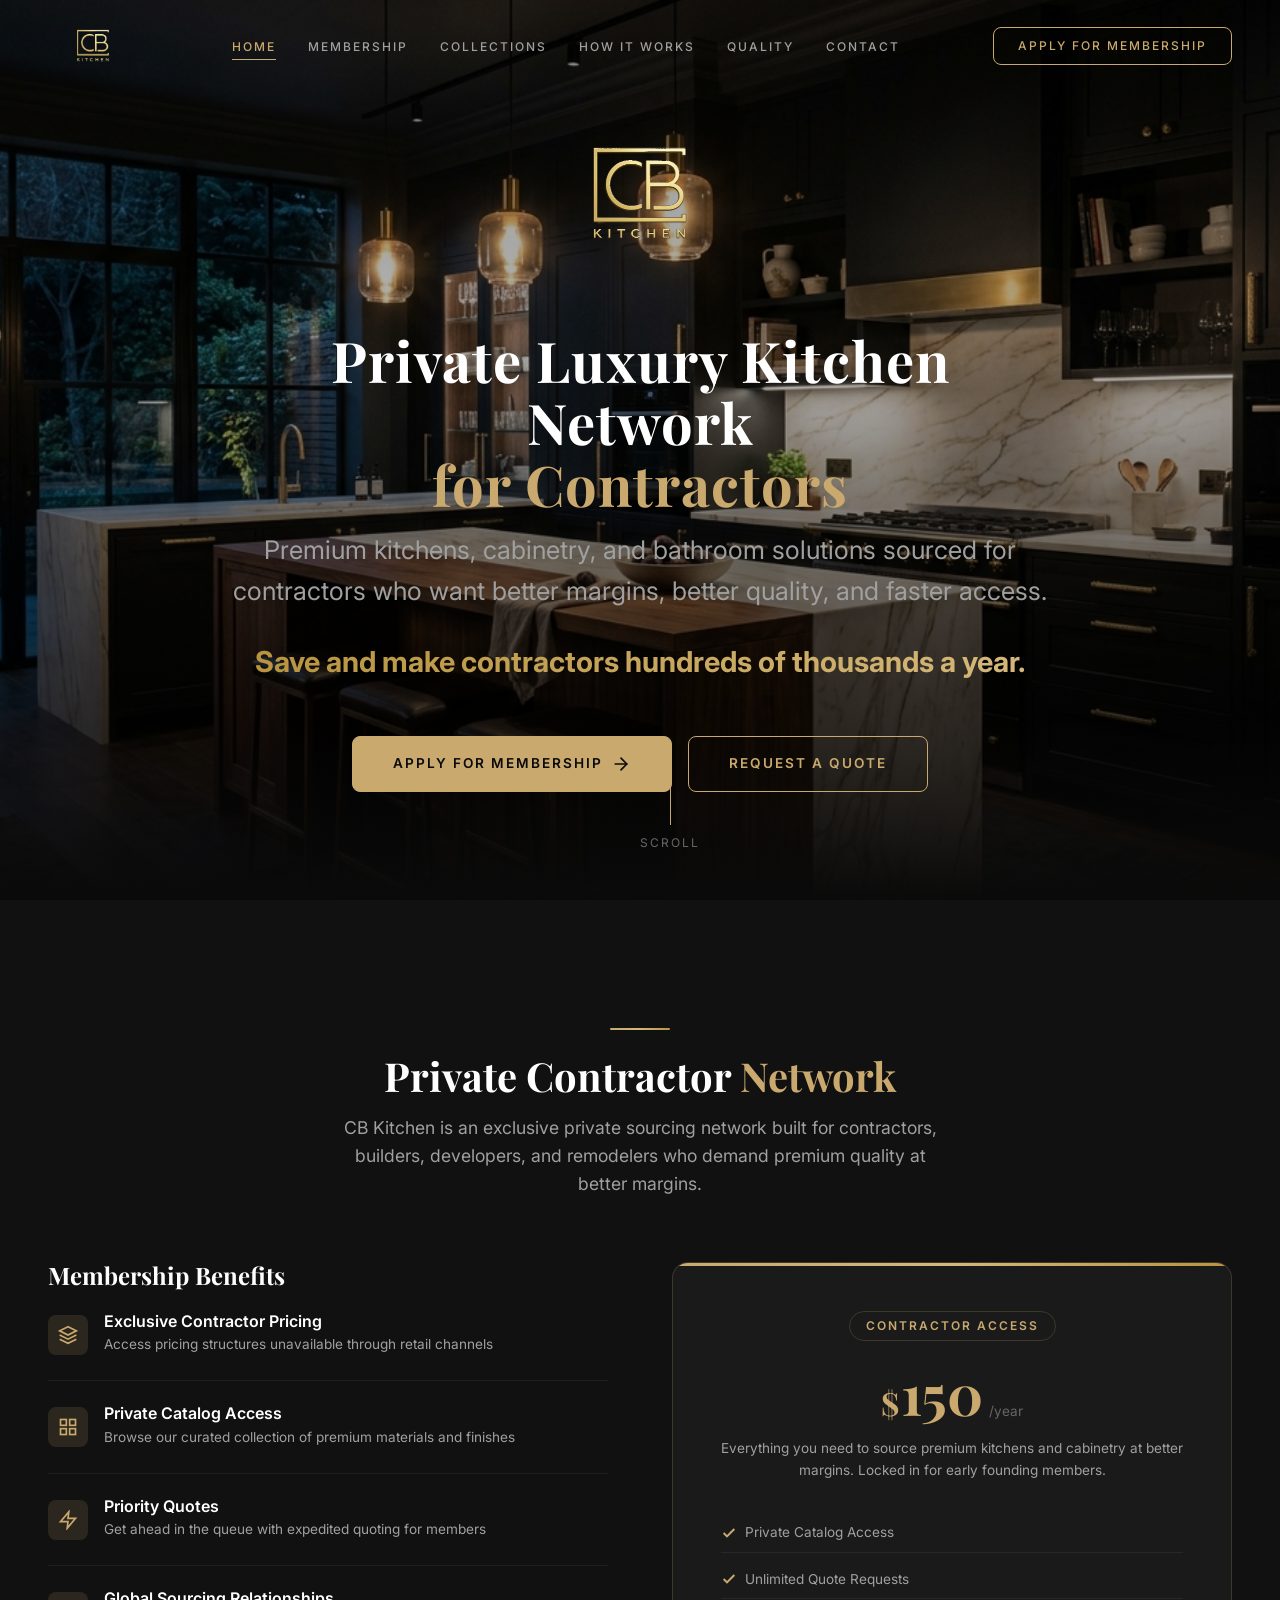
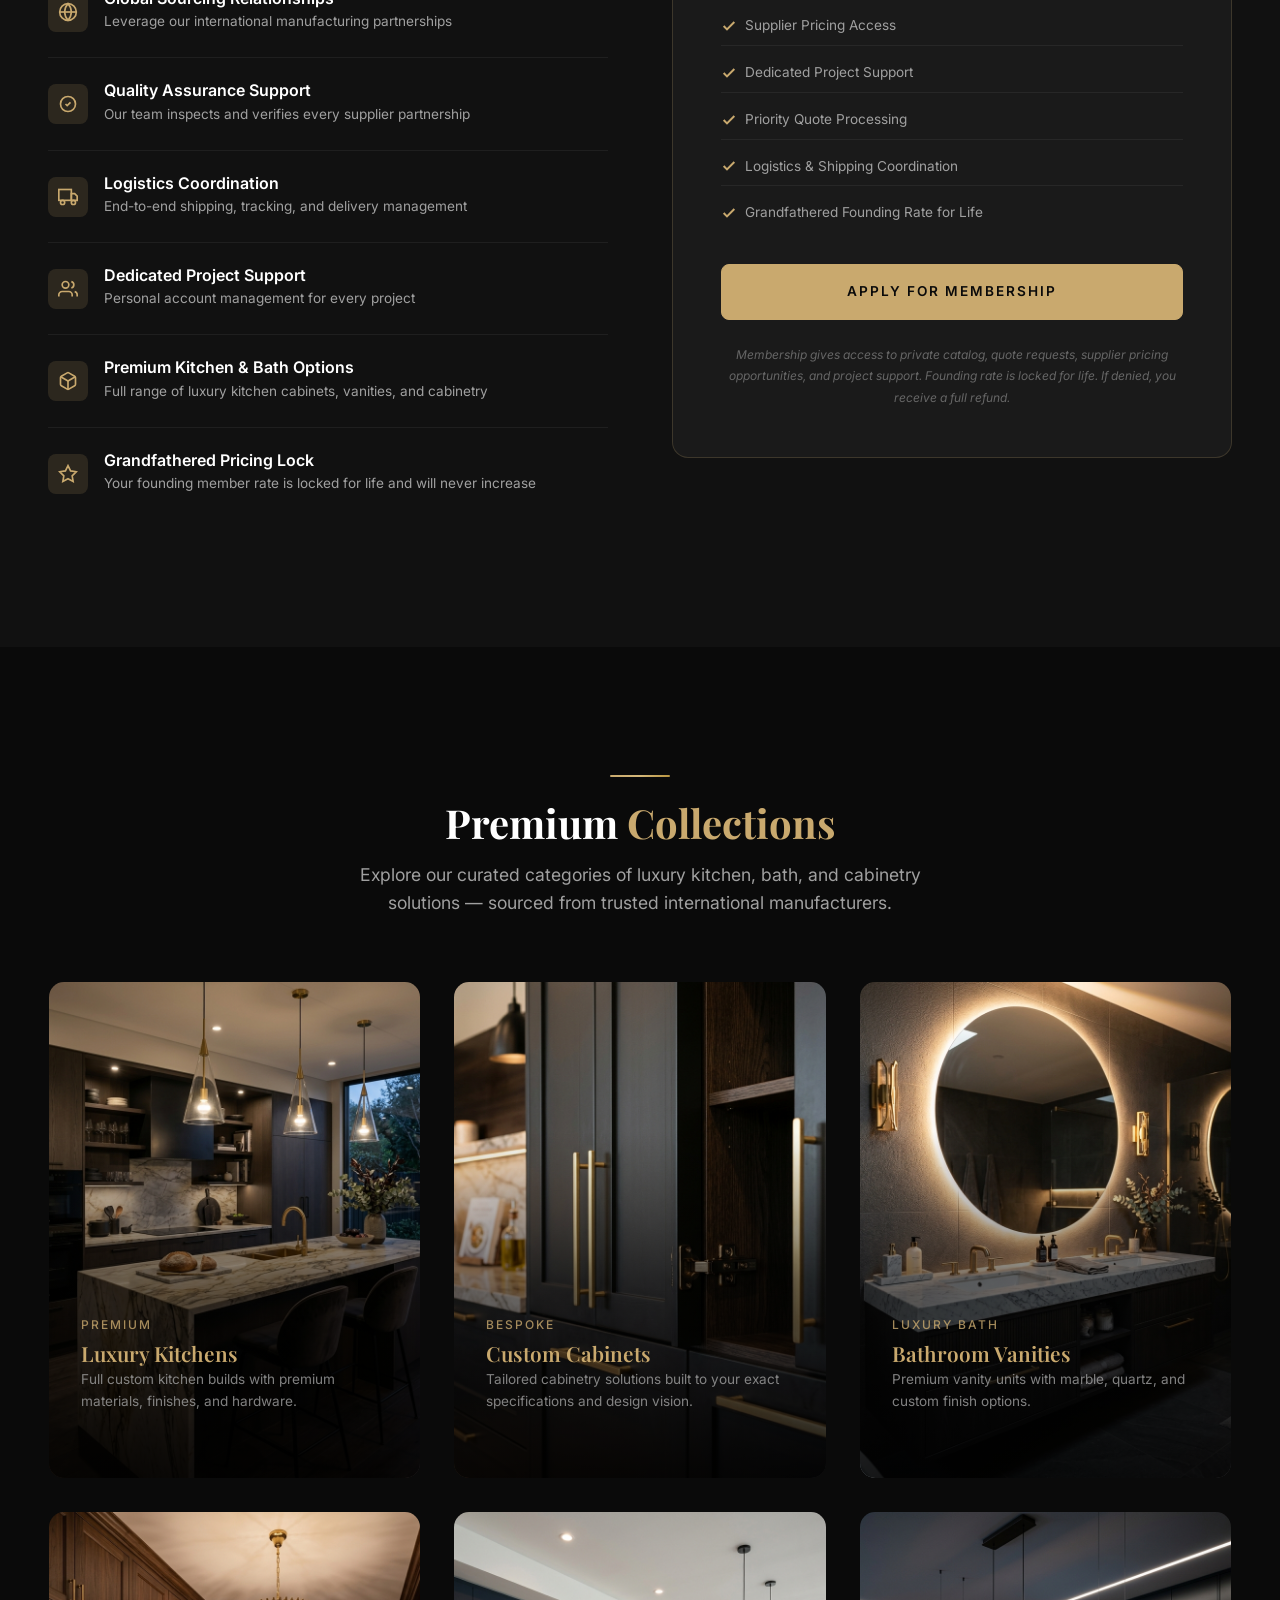
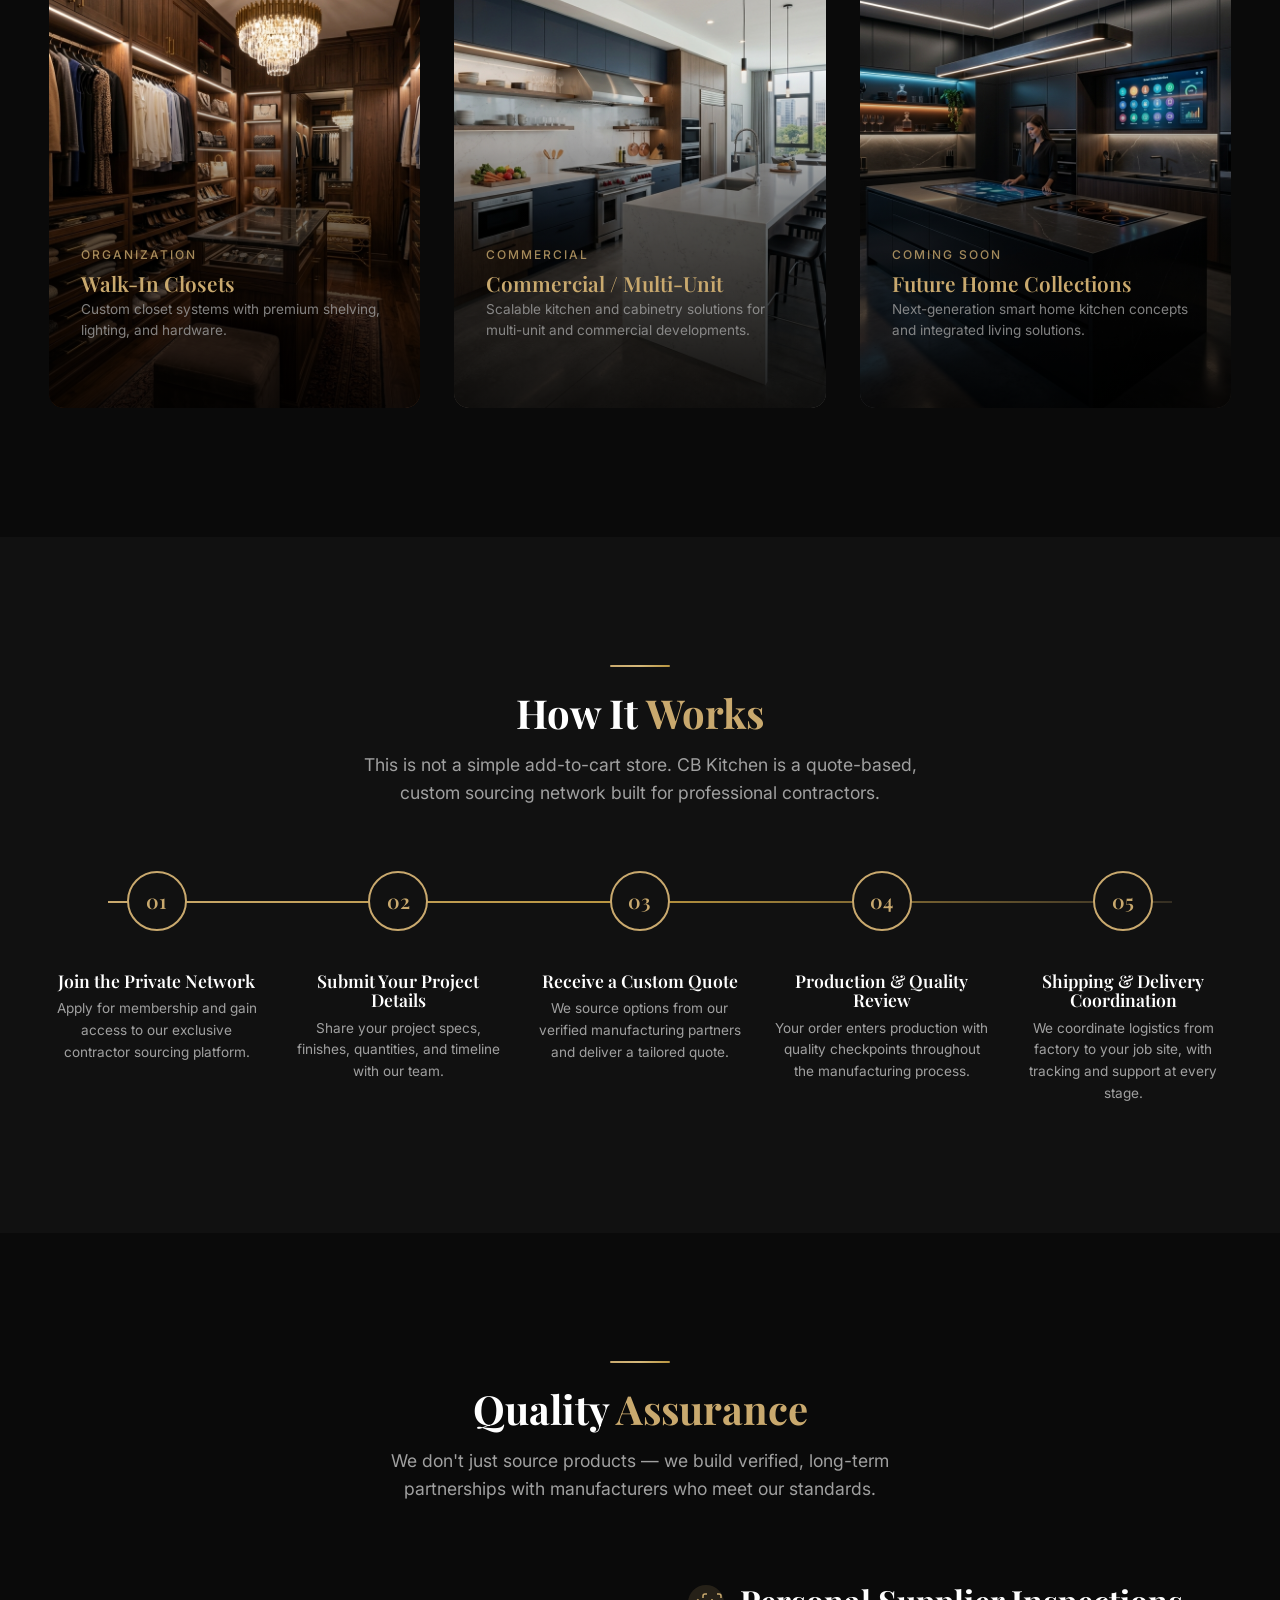
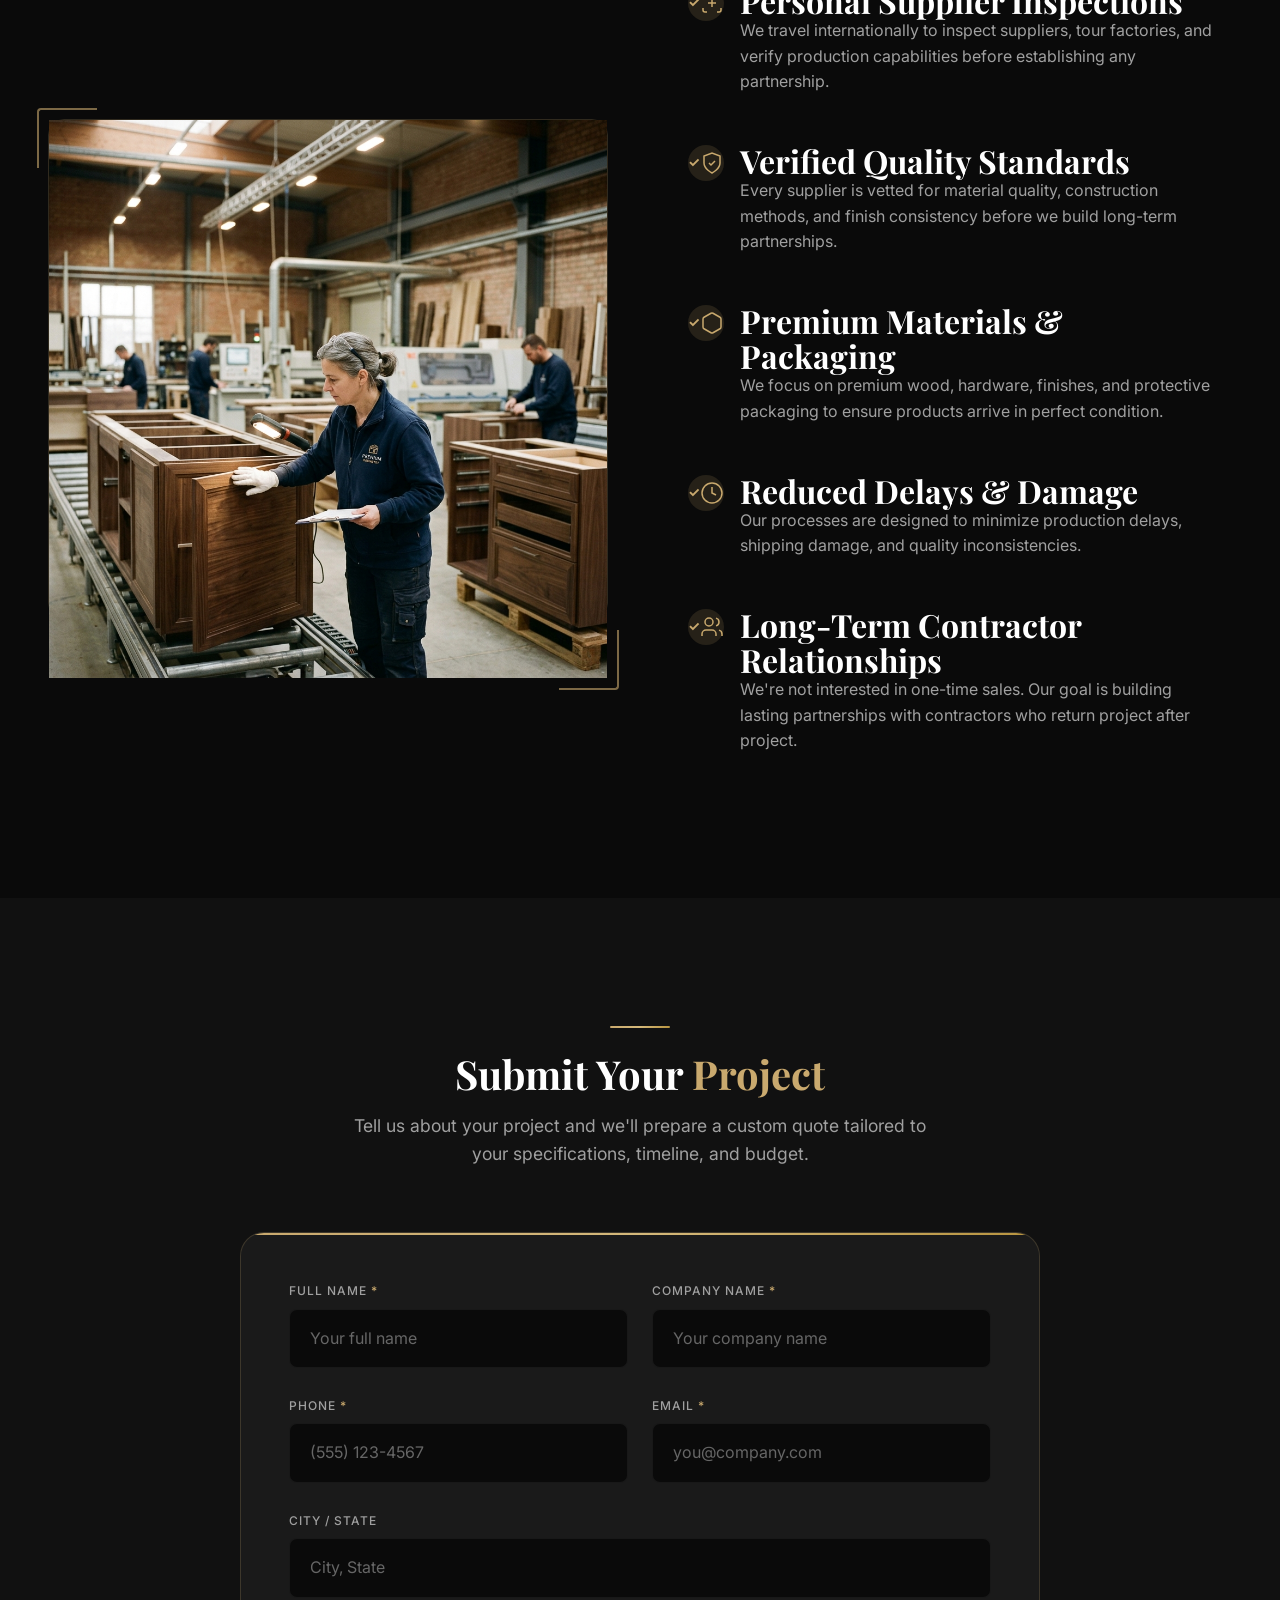
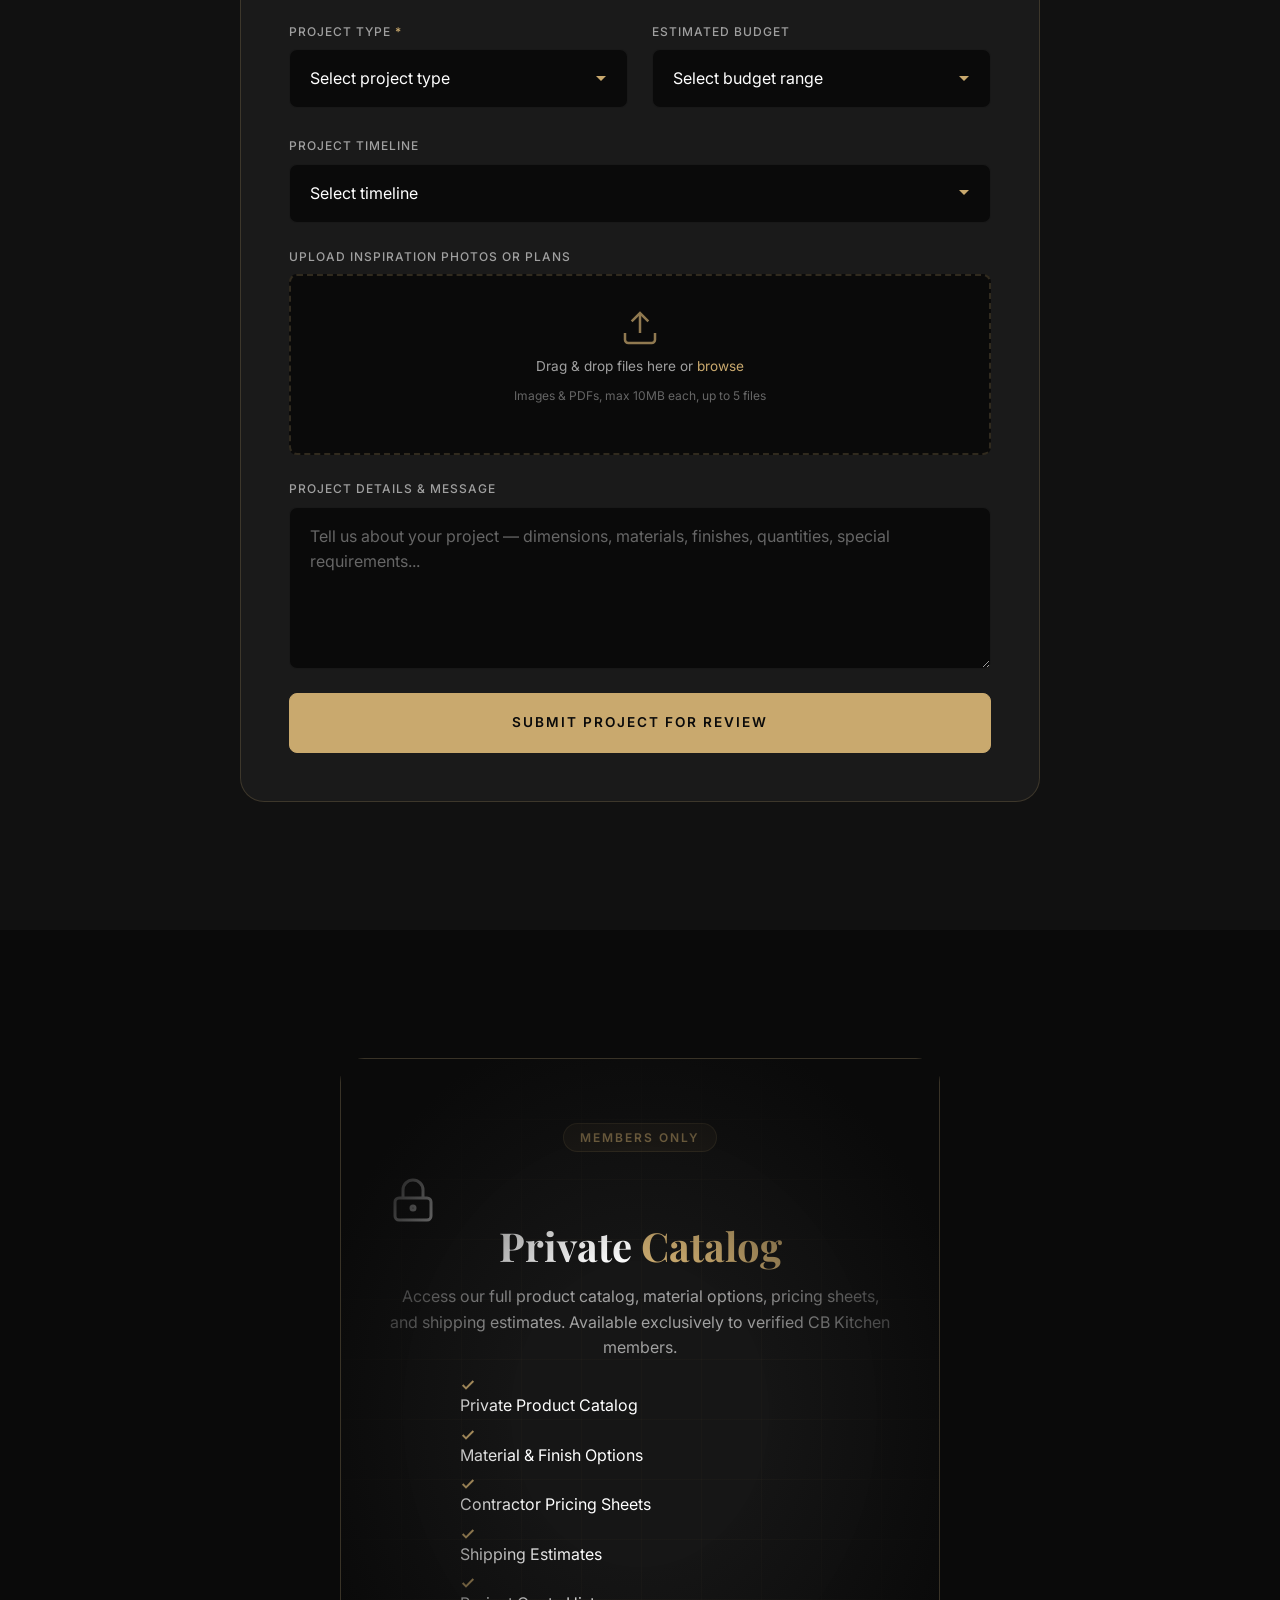
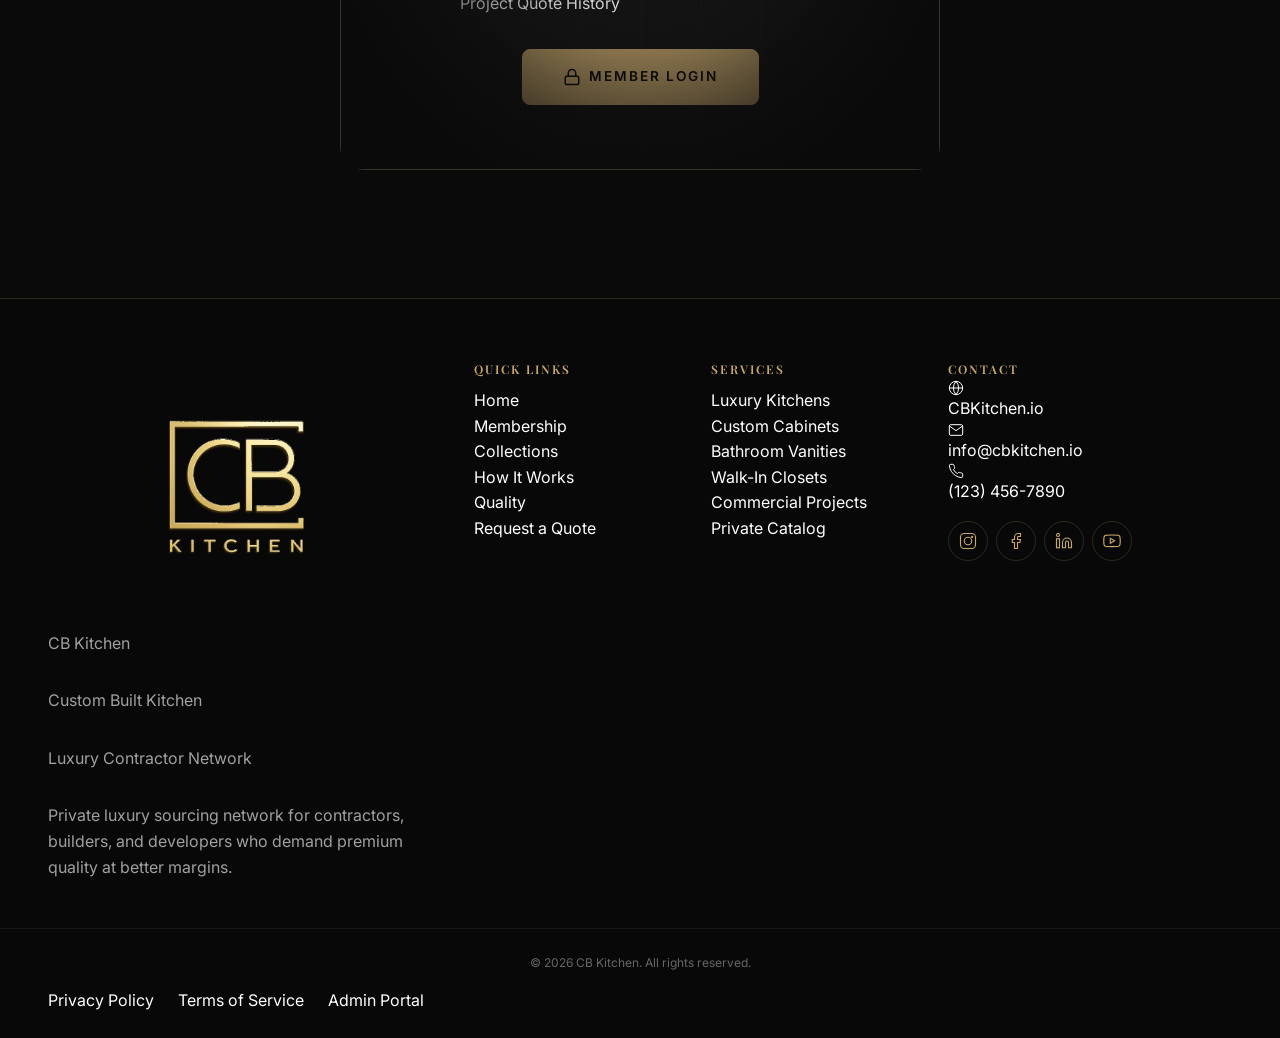
==== commit 6e86a64b: "Add files via upload" ====
--- a/index.html
+++ b/index.html
@@ -23,7 +23,7 @@
     <title>CB Kitchen — Private Luxury Kitchen Network for Contractors</title>
 
     <!-- Favicon placeholder -->
-    <link rel="icon" type="image/x-icon" href="assets/images/logo.jpg">
+    <link rel="icon" type="image/x-icon" href="assets/images/logo.png">
 
     <!-- Stylesheets -->
     <link rel="stylesheet" href="css/index.css">
@@ -41,7 +41,7 @@
         <div class="header__container container">
             <!-- Logo -->
             <a href="#" class="header__logo" aria-label="CB Kitchen Home">
-                <img src="assets/images/logo.jpg" alt="CB Kitchen Logo" class="header__logo-img">
+                <img src="assets/images/logo.png" alt="CB Kitchen Logo" class="header__logo-img">
             </a>
 
             <!-- Desktop Navigation -->
@@ -94,7 +94,7 @@
         </div>
 
         <div class="hero__content container">
-            <img src="assets/images/logo.jpg" alt="CB Kitchen" class="hero__logo reveal" data-delay="0">
+            <img src="assets/images/logo.png" alt="CB Kitchen" class="hero__logo reveal" data-delay="0">
 
             <h1 class="hero__title reveal" data-delay="100">
                 Private Luxury Kitchen Network<br>
@@ -217,6 +217,15 @@
                                 <p>Full range of luxury kitchen cabinets, vanities, and cabinetry</p>
                             </div>
                         </li>
+                        <li class="membership__benefit">
+                            <div class="membership__benefit-icon">
+                                <svg width="24" height="24" viewBox="0 0 24 24" fill="none" stroke="currentColor" stroke-width="2"><polygon points="12 2 15.09 8.26 22 9.27 17 14.14 18.18 21.02 12 17.77 5.82 21.02 7 14.14 2 9.27 8.91 8.26 12 2"/></svg>
+                            </div>
+                            <div>
+                                <h4>Grandfathered Pricing Lock</h4>
+                                <p>Your founding member rate is locked for life and will never increase</p>
+                            </div>
+                        </li>
                     </ul>
                 </div>
 
@@ -226,10 +235,10 @@
                         <div class="membership__pricing-badge">Contractor Access</div>
                         <div class="membership__pricing-amount">
                             <span class="membership__pricing-currency">$</span>
-                            <span class="membership__pricing-number">99</span>
-                            <span class="membership__pricing-period">/month</span>
-                        </div>
-                        <p class="membership__pricing-desc">Everything you need to source premium kitchens and cabinetry at better margins.</p>
+                            <span class="membership__pricing-number">150</span>
+                            <span class="membership__pricing-period">/year</span>
+                        </div>
+                        <p class="membership__pricing-desc">Everything you need to source premium kitchens and cabinetry at better margins. Locked in for early founding members.</p>
                         <ul class="membership__pricing-features">
                             <li>
                                 <svg width="16" height="16" viewBox="0 0 24 24" fill="none" stroke="var(--gold)" stroke-width="3"><polyline points="20 6 9 17 4 12"/></svg>
@@ -255,9 +264,13 @@
                                 <svg width="16" height="16" viewBox="0 0 24 24" fill="none" stroke="var(--gold)" stroke-width="3"><polyline points="20 6 9 17 4 12"/></svg>
                                 Logistics & Shipping Coordination
                             </li>
+                            <li>
+                                <svg width="16" height="16" viewBox="0 0 24 24" fill="none" stroke="var(--gold)" stroke-width="3"><polyline points="20 6 9 17 4 12"/></svg>
+                                Grandfathered Founding Rate for Life
+                            </li>
                         </ul>
-                        <a href="#quote" class="btn-primary membership__pricing-btn" id="membership-apply-btn">Apply for Membership</a>
-                        <p class="membership__pricing-note">Membership gives access to private catalog, quote requests, supplier pricing opportunities, and project support. Final pricing depends on project size, materials, shipping, and customization.</p>
+                        <a href="membership-checkout.html" class="btn-primary membership__pricing-btn" id="membership-apply-btn">Apply for Membership</a>
+                        <p class="membership__pricing-note">Membership gives access to private catalog, quote requests, supplier pricing opportunities, and project support. Founding rate is locked for life. If denied, you receive a full refund.</p>
                     </div>
                 </div>
             </div>
@@ -707,7 +720,7 @@
                     </li>
                 </ul>
 
-                <a href="#membership" class="btn-primary catalog__btn" id="catalog-login-btn">
+                <a href="members/index.html" class="btn-primary catalog__btn" id="catalog-login-btn">
                     <svg width="18" height="18" viewBox="0 0 24 24" fill="none" stroke="currentColor" stroke-width="2"><rect x="3" y="11" width="18" height="11" rx="2"/><path d="M7 11V7a5 5 0 0 1 10 0v4"/></svg>
                     <span>Member Login</span>
                 </a>
@@ -726,7 +739,7 @@
             <div class="footer__grid">
                 <!-- Brand Column -->
                 <div class="footer__brand">
-                    <img src="assets/images/logo.jpg" alt="CB Kitchen" class="footer__logo">
+                    <img src="assets/images/logo.png" alt="CB Kitchen" class="footer__logo">
                     <p class="footer__brand-name">CB Kitchen</p>
                     <p class="footer__brand-full">Custom Built Kitchen</p>
                     <p class="footer__brand-tagline">Luxury Contractor Network</p>
@@ -804,6 +817,7 @@
                     <div class="footer__bottom-links">
                         <a href="#">Privacy Policy</a>
                         <a href="#">Terms of Service</a>
+                        <a href="admin/index.html">Admin Portal</a>
                     </div>
                 </div>
             </div>
